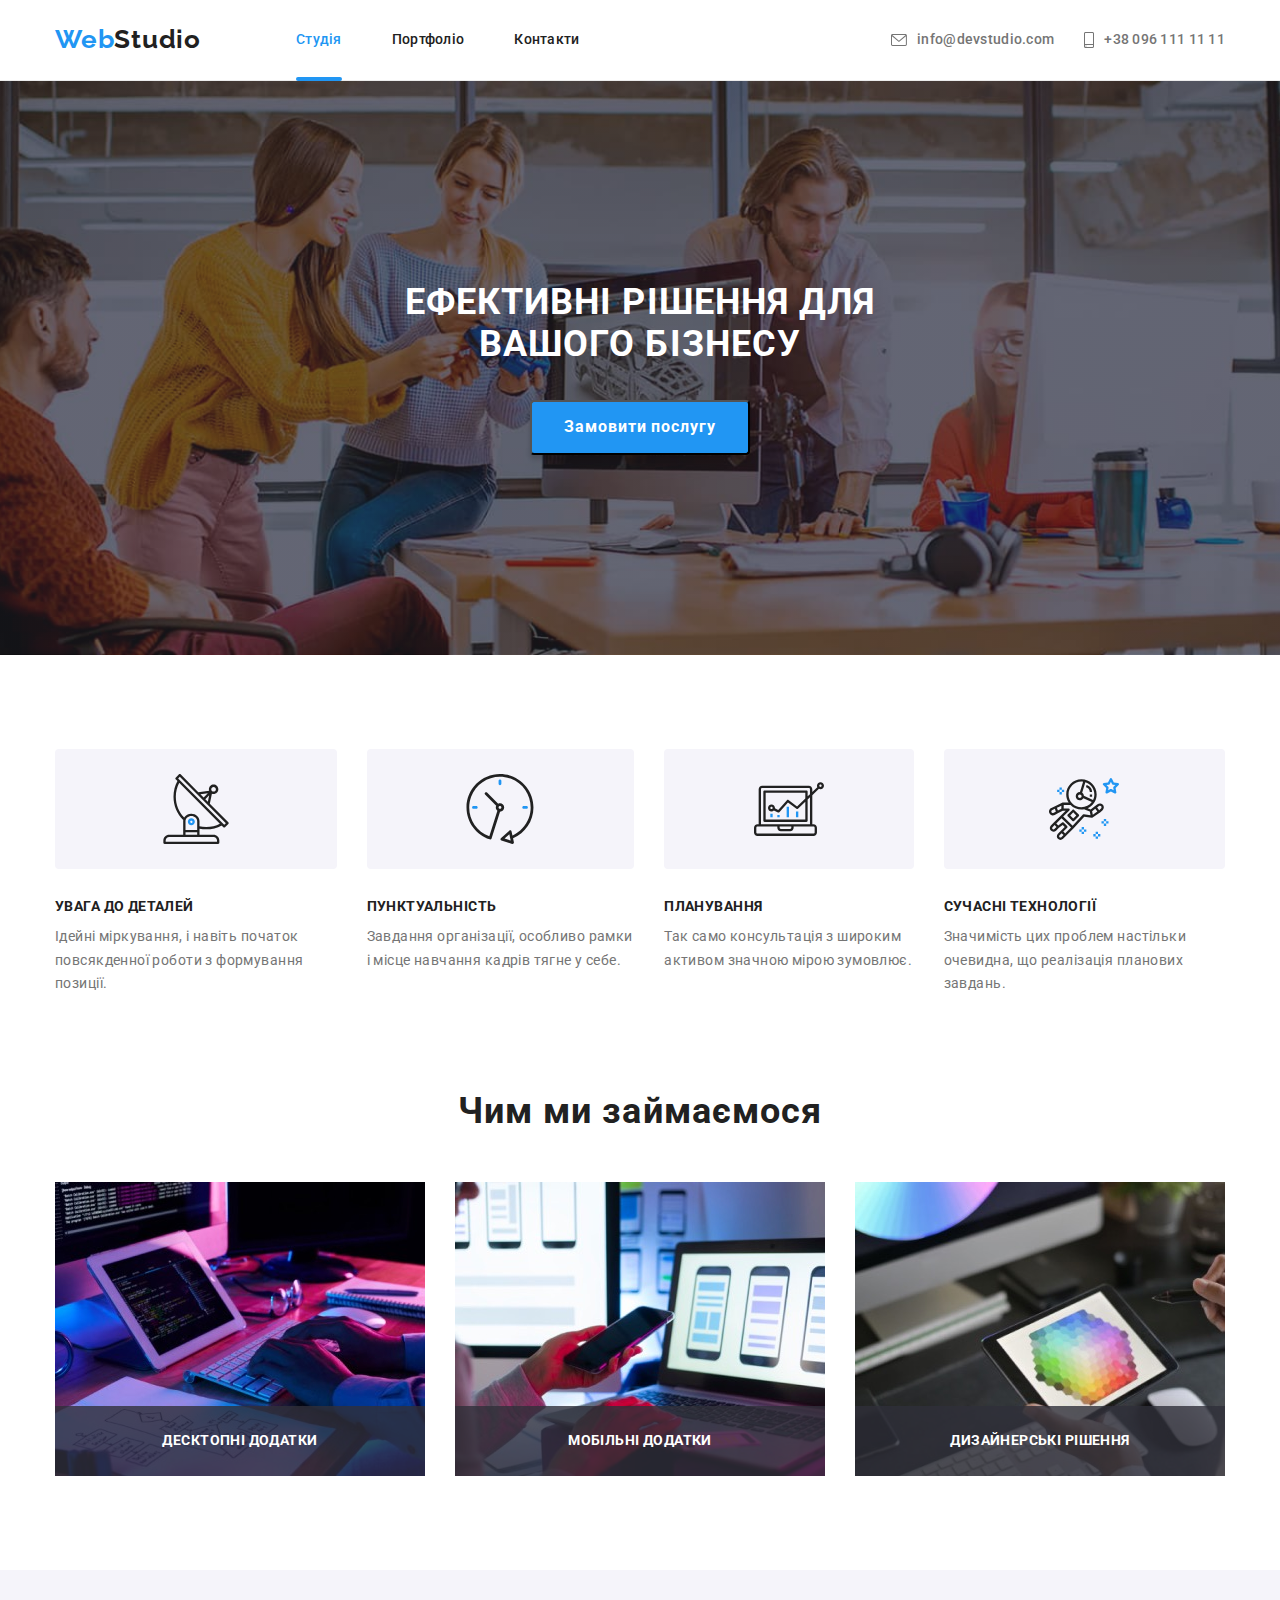
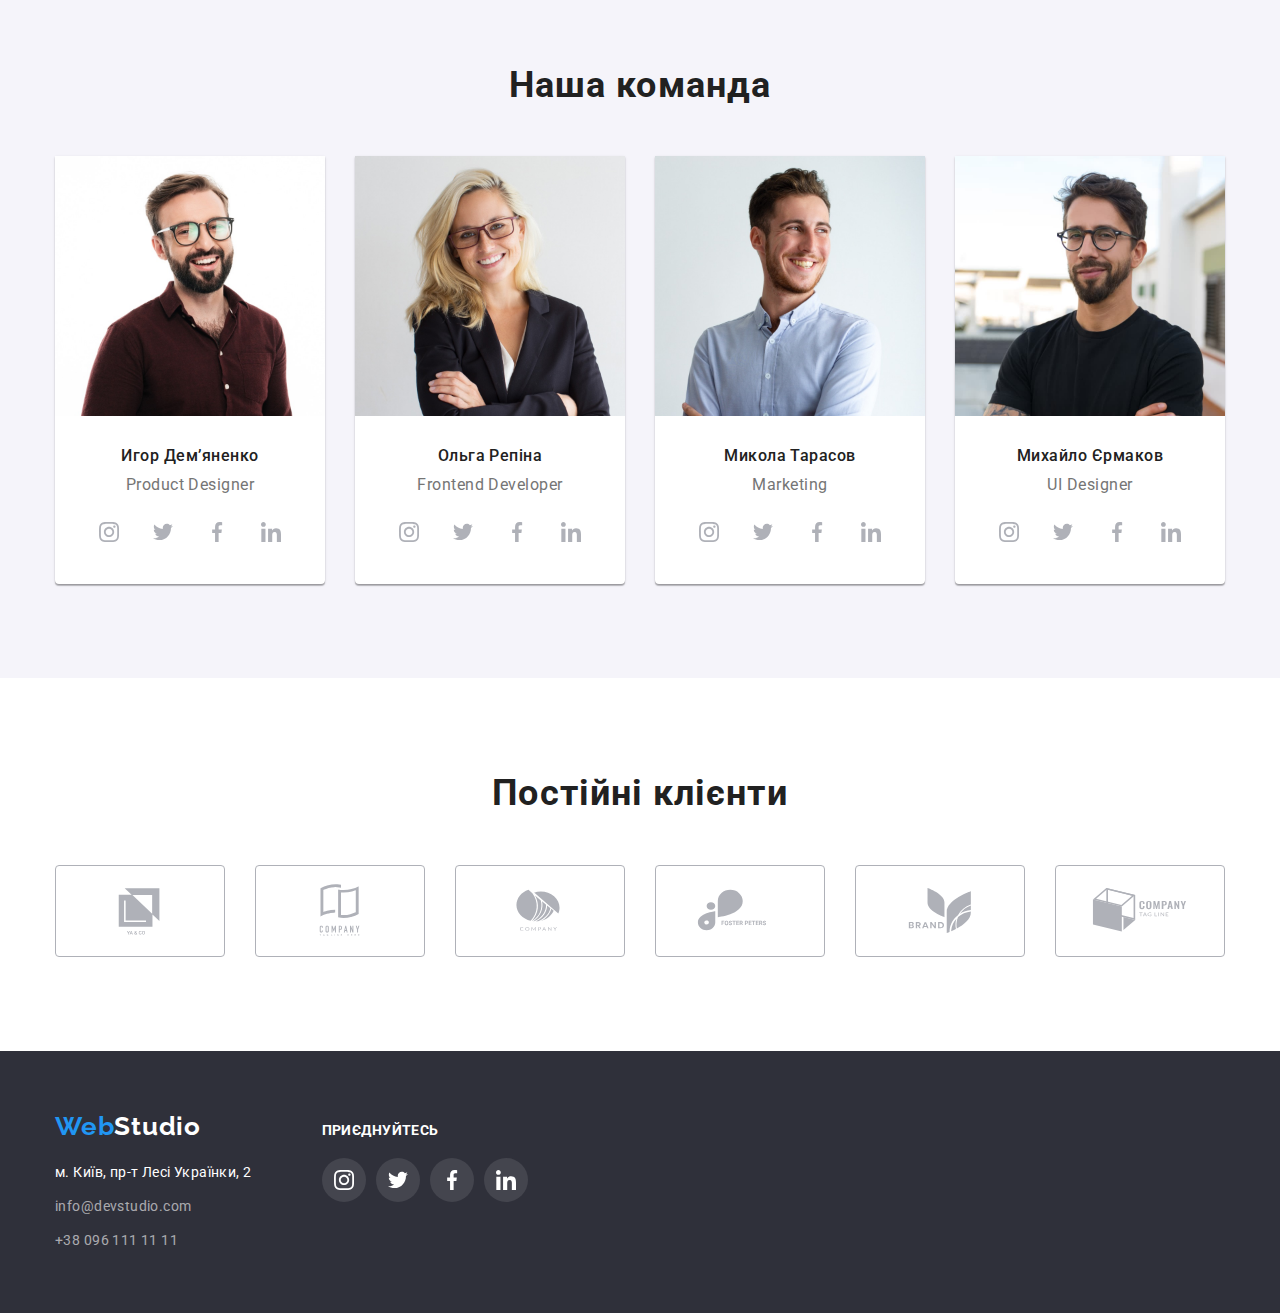
==== index.html @ 866832ad "add markup" ====
<!DOCTYPE html>
<html lang="en">

<head>
    <meta charset="UTF-8" />
    <meta http-equiv="X-UA-Compatible" content="IE=edge" />
    <meta name="viewport" content="width=device-width, initial-scale=1.0" />
    <link rel="preconnect" href="https://fonts.googleapis.com" />
    <link rel="preconnect" href="https://fonts.gstatic.com" crossorigin />
    <link href="https://fonts.googleapis.com/css2?family=Raleway:wght@700&family=Roboto:wght@400;500;700;900&display=swap" rel="stylesheet" />
    <title>WebStudio</title>
    <link rel="stylesheet" href="https://cdnjs.cloudflare.com/ajax/libs/modern-normalize/1.1.0/modern-normalize.min.css" />
    <link rel="stylesheet" href="./css/styles.css" />
</head>

<body>
    <!-- Header -->
    <header class="header">
        <!-- Navigation -->
        <div class="container nav-container">
            <nav class="nav">
                <a href="./index.html" class="logo-header link">
                        Web<span class="logo-header-span">Studio</span>
                    </a>
                <ul class="nav-list list">
                    <li class="nav-item">
                        <a href="./index.html" class="nav-link current link">
                                Студія
                            </a>
                    </li>
                    <li class="nav-item">
                        <a href="./portfolio.html" class="nav-link link">
                                Портфоліо
                            </a>
                    </li>
                    <li class="nav-item">
                        <a href="#" class="nav-link link"> Контакти </a>
                    </li>
                </ul>
            </nav>

            <ul class="contact-nav list">
                <li class="contact-item">
                    <a href="mailto:info@devstudio.com" class="contact-link link">
                        <svg class="icon-header" width="16" height="12">
                                <use
                                    href="./images/icons.svg#icon-envelope"
                                ></use>
                            </svg> info@devstudio.com
                    </a>
                </li>
                <li class="contact-item">
                    <a href="tel:+380961111111" class="contact-link link">
                        <svg class="icon-header" width="10" height="16">
                                <use
                                    href="./images/icons.svg#icon-smartphone"
                                ></use>
                            </svg> +38 096 111 11 11
                    </a>
                </li>
            </ul>
        </div>
    </header>
    <!-- Main Content -->
    <main class="main">
        <!-- Section order service -->
        <section class="hero section">
            <div class="container hero-container">
                <h1 class="hero-title">
                    Ефективні рішення для
                    <br /> вашого бізнесу
                </h1>
                <button data-modal-open class="btn-primary" type="button">
                        Замовити послугу
                    </button>
            </div>
        </section>
        <!-- Section Features -->
        <section class="main-features section">
            <div class="container">
                <h2 class="visually-hidden">Особливості</h2>
                <ul class="features-list list">
                    <li class="feature-item">
                        <div class="features-card">
                            <div class="icon-thumb">
                                <svg class="icon-features" width="70" height="70">
                                        <use
                                            href="./images/icons.svg#icon-antenna"
                                        ></use>
                                    </svg>
                            </div>
                            <h3 class="title">Увага до деталей</h3>
                            <p class="text">
                                Ідейні міркування, і навіть початок повсякденної роботи з формування позиції.
                            </p>
                        </div>
                    </li>

                    <li class="feature-item">
                        <div class="features-card">
                            <div class="icon-thumb">
                                <svg class="icon-features" width="70" height="70">
                                        <use
                                            href="./images/icons.svg#icon-clock"
                                        ></use>
                                    </svg>
                            </div>
                            <h3 class="title">Пунктуальність</h3>
                            <p class="text">
                                Завдання організації, особливо рамки і місце навчання кадрів тягне у себе.
                            </p>
                        </div>
                    </li>

                    <li class="feature-item">
                        <div class="features-card">
                            <div class="icon-thumb">
                                <svg class="icon-features" width="70" height="70">
                                        <use
                                            href="./images/icons.svg#icon-diagram"
                                        ></use>
                                    </svg>
                            </div>
                            <h3 class="title">Планування</h3>
                            <p class="text">
                                Так само консультація з широким активом значною мірою зумовлює.
                            </p>
                        </div>
                    </li>

                    <li class="feature-item">
                        <div class="features-card">
                            <div class="icon-thumb">
                                <svg class="icon-features" width="70" height="70">
                                        <use
                                            href="./images/icons.svg#icon-astronaut"
                                        ></use>
                                    </svg>
                            </div>
                            <h3 class="title">Сучасні технології</h3>
                            <p class="text">
                                Значимість цих проблем настільки очевидна, що реалізація планових завдань.
                            </p>
                        </div>
                    </li>
                </ul>
            </div>
        </section>
        <!-- Section what we do -->
        <section class="work section">
            <div class="container">
                <h2 class="work-title">Чим ми займаємося</h2>
                <ul class="work-list list">
                    <li class="work-item">
                        <div class="work-thumb">
                            <img class="work-img" src="images/box1.jpg" alt="Розробка додатків" width="370" />
                            <p class="work-subtitle">Десктопні додатки</p>
                        </div>
                    </li>
                    <li class="work-item">
                        <div class="work-thumb">
                            <img src="images/box2.jpg" alt="Розробка мобільного додатку" width="370" />
                            <p class="work-subtitle">Мобільні додатки</p>
                        </div>
                    </li>
                    <li class="work-item">
                        <div class="work-thumb">
                            <img src="images/box3.jpg" alt="Розробка дизайну" width="370" />
                            <p class="work-subtitle">
                                Дизайнерські рішення
                            </p>
                        </div>
                    </li>
                </ul>
            </div>
        </section>
        <!-- Our team -->
        <section class="our-team section">
            <div class="container">
                <h2 class="our-team-title">Наша команда</h2>
                <ul class="team-list list">
                    <li class="team-item">
                        <img src="images/img.jpg" alt="Фото Игорь Демьяненко" class="photo-team" width="270" />
                        <div class="team-wrap">
                            <h3 class="title">Игор Демʼяненко</h3>
                            <p lang="en" class="text">Product Designer</p>
                            <ul class="team-soc list">
                                <li class="team-soc-item">
                                    <a href="" class="team-soc-link link">
                                        <svg class="team-soc-icon" width="20" height="20">
                                                <use
                                                    href="./images/icons.svg#icon-instagram"
                                                ></use>
                                            </svg>
                                    </a>
                                </li>
                                <li class="team-soc-item">
                                    <a href="" class="team-soc-link link">
                                        <svg class="team-soc-icon" width="20" height="20">
                                                <use
                                                    href="./images/icons.svg#icon-twitter"
                                                ></use>
                                            </svg>
                                    </a>
                                </li>
                                <li class="team-soc-item">
                                    <a href="" class="team-soc-link link">
                                        <svg class="team-soc-icon" width="20" height="20">
                                                <use
                                                    href="./images/icons.svg#icon-facebook"
                                                ></use>
                                            </svg>
                                    </a>
                                </li>
                                <li class="team-soc-item">
                                    <a href="" class="team-soc-link link">
                                        <svg class="team-soc-icon" width="20" height="20">
                                                <use
                                                    href="./images/icons.svg#icon-linkedin"
                                                ></use>
                                            </svg>
                                    </a>
                                </li>
                            </ul>
                        </div>
                    </li>

                    <li class="team-item">
                        <img src="images/img1.jpg" alt="Фото Ольга Репина" class="photo-team" width="270" />
                        <div class="team-wrap">
                            <h3 class="title">Ольга Репіна</h3>
                            <p lang="en" class="text">Frontend Developer</p>
                            <ul class="team-soc list">
                                <li class="team-soc-item">
                                    <a href="" class="team-soc-link link">
                                        <svg class="team-soc-icon" width="20" height="20">
                                                <use
                                                    href="./images/icons.svg#icon-instagram"
                                                ></use>
                                            </svg>
                                    </a>
                                </li>
                                <li class="team-soc-item">
                                    <a href="" class="team-soc-link link">
                                        <svg class="team-soc-icon" width="20" height="20">
                                                <use
                                                    href="./images/icons.svg#icon-twitter"
                                                ></use>
                                            </svg>
                                    </a>
                                </li>
                                <li class="team-soc-item">
                                    <a href="" class="team-soc-link link">
                                        <svg class="team-soc-icon" width="20" height="20">
                                                <use
                                                    href="./images/icons.svg#icon-facebook"
                                                ></use>
                                            </svg>
                                    </a>
                                </li>
                                <li class="team-soc-item">
                                    <a href="" class="team-soc-link link">
                                        <svg class="team-soc-icon" width="20" height="20">
                                                <use
                                                    href="./images/icons.svg#icon-linkedin"
                                                ></use>
                                            </svg>
                                    </a>
                                </li>
                            </ul>
                        </div>
                    </li>

                    <li class="team-item">
                        <img src="images/img2.jpg" alt="Фото Николай Тарасов" class="photo-team" width="270" />
                        <div class="team-wrap">
                            <h3 class="title">Микола Тарасов</h3>
                            <p lang="en" class="text">Marketing</p>
                            <ul class="team-soc list">
                                <li class="team-soc-item">
                                    <a href="" class="team-soc-link link">
                                        <svg class="team-soc-icon" width="20" height="20">
                                                <use
                                                    href="./images/icons.svg#icon-instagram"
                                                ></use>
                                            </svg>
                                    </a>
                                </li>
                                <li class="team-soc-item">
                                    <a href="" class="team-soc-link link">
                                        <svg class="team-soc-icon" width="20" height="20">
                                                <use
                                                    href="./images/icons.svg#icon-twitter"
                                                ></use>
                                            </svg>
                                    </a>
                                </li>
                                <li class="team-soc-item">
                                    <a href="" class="team-soc-link link">
                                        <svg class="team-soc-icon" width="20" height="20">
                                                <use
                                                    href="./images/icons.svg#icon-facebook"
                                                ></use>
                                            </svg>
                                    </a>
                                </li>
                                <li class="team-soc-item">
                                    <a href="" class="team-soc-link link">
                                        <svg class="team-soc-icon" width="20" height="20">
                                                <use
                                                    href="./images/icons.svg#icon-linkedin"
                                                ></use>
                                            </svg>
                                    </a>
                                </li>
                            </ul>
                        </div>
                    </li>

                    <li class="team-item">
                        <img src="images/img3.jpg" alt="Фото Михаил Ермаков" class="photo-team" width="270" />
                        <div class="team-wrap">
                            <h3 class="title">Михайло Єрмаков</h3>
                            <p lang="en" class="text">UI Designer</p>
                            <ul class="team-soc list">
                                <li class="team-soc-item">
                                    <a href="" class="team-soc-link link">
                                        <svg class="team-soc-icon" width="20" height="20">
                                                <use
                                                    href="./images/icons.svg#icon-instagram"
                                                ></use>
                                            </svg>
                                    </a>
                                </li>
                                <li class="team-soc-item">
                                    <a href="" class="team-soc-link link">
                                        <svg class="team-soc-icon" width="20" height="20">
                                                <use
                                                    href="./images/icons.svg#icon-twitter"
                                                ></use>
                                            </svg>
                                    </a>
                                </li>
                                <li class="team-soc-item">
                                    <a href="" class="team-soc-link link">
                                        <svg class="team-soc-icon" width="20" height="20">
                                                <use
                                                    href="./images/icons.svg#icon-facebook"
                                                ></use>
                                            </svg>
                                    </a>
                                </li>
                                <li class="team-soc-item">
                                    <a href="" class="team-soc-link link">
                                        <svg class="team-soc-icon" width="20" height="20">
                                                <use
                                                    href="./images/icons.svg#icon-linkedin"
                                                ></use>
                                            </svg>
                                    </a>
                                </li>
                            </ul>
                        </div>
                    </li>
                </ul>
            </div>
        </section>
        <!-- Clients -->
        <section class="clients section">
            <div class="container">
                <h2 class="clients-title title">Постійні клієнти</h2>
                <ul class="clients-list list">
                    <li class="clients-list-item">
                        <a href="" class="clients-link link">
                            <svg class="icon-client" width="106" height="60">
                                    <use
                                        href="./images/icons.svg#icon-client1"
                                    ></use>
                                </svg>
                        </a>
                    </li>
                    <li class="clients-list-item">
                        <a href="" class="clients-link link">
                            <svg class="icon-client" width="106" height="60">
                                    <use
                                        href="./images/icons.svg#icon-client2"
                                    ></use>
                                </svg>
                        </a>
                    </li>
                    <li class="clients-list-item">
                        <a href="" class="clients-link link">
                            <svg class="icon-client" width="106" height="60">
                                    <use
                                        href="./images/icons.svg#icon-client3"
                                    ></use>
                                </svg>
                        </a>
                    </li>
                    <li class="clients-list-item">
                        <a href="" class="clients-link link">
                            <svg class="icon-client" width="106" height="60">
                                    <use
                                        href="./images/icons.svg#icon-client4"
                                    ></use>
                                </svg>
                        </a>
                    </li>
                    <li class="clients-list-item">
                        <a href="" class="clients-link link">
                            <svg class="icon-client" width="106" height="60">
                                    <use
                                        href="./images/icons.svg#icon-client5"
                                    ></use>
                                </svg>
                        </a>
                    </li>
                    <li class="clients-list-item">
                        <a href="" class="clients-link link">
                            <svg class="icon-client" width="106" height="60">
                                    <use
                                        href="./images/icons.svg#icon-client6"
                                    ></use>
                                </svg>
                        </a>
                    </li>
                </ul>
            </div>
        </section>
    </main>
    <!-- Footer -->
    <footer class="footer">
        <div class="container">
            <div class="footer-wrap">
                <div class="adress-wrap">
                    <address class="address">
                            <a href="./index.html" class="logo-footer link">
                                Web<span class="logo-footer-span">Studio</span>
                            </a>
                            <ul class="contacts list">
                                <li class="contacts-item">
                                    <a
                                        href="https://goo.gl/maps/u7yBzn2zctHJCY1Q6"
                                        target="_blank"
                                        class="post-address link"
                                        rel="noreferrer noopener nofollow "
                                    >
                                        м. Київ, пр-т Лесі Українки, 2
                                    </a>
                                </li>
                                <li class="contacts-item">
                                    <a
                                        href="mailto:info@devstudio.com "
                                        class="contact-item-link link"
                                    >
                                        info@devstudio.com
                                    </a>
                                </li>
                                <li class="contacts-item">
                                    <a
                                        href="tel:+380961111111"
                                        class="contact-item-link link"
                                    >
                                        +38 096 111 11 11
                                    </a>
                                </li>
                            </ul>
                        </address>
                </div>
                <div class="footer-soc-wrap">
                    <h2 class="footer-soc-title title">Приєднуйтесь</h2>
                    <ul class="footer-soc list">
                        <li class="footer-soc-item">
                            <a href="" class="footer-soc-link link">
                                <svg class="footer-soc-icon" width="20" height="20">
                                        <use
                                            href="./images/icons.svg#icon-instagram"
                                        ></use>
                                    </svg>
                            </a>
                        </li>
                        <li class="footer-soc-item">
                            <a href="" class="footer-soc-link link">
                                <svg class="footer-soc-icon" width="20" height="20">
                                        <use
                                            href="./images/icons.svg#icon-twitter"
                                        ></use>
                                    </svg>
                            </a>
                        </li>
                        <li class="footer-soc-item">
                            <a href="" class="footer-soc-link link">
                                <svg class="footer-soc-icon" width="20" height="20">
                                        <use
                                            href="./images/icons.svg#icon-facebook"
                                        ></use>
                                    </svg>
                            </a>
                        </li>
                        <li class="footer-soc-item">
                            <a href="" class="footer-soc-link link">
                                <svg class="footer-soc-icon" width="20" height="20">
                                        <use
                                            href="./images/icons.svg#icon-linkedin"
                                        ></use>
                                    </svg>
                            </a>
                        </li>
                    </ul>
                </div>
            </div>
        </div>
    </footer>
    <div class="backdrop is-hidden" data-modal>
        <div class="modal">
            <button data-modal-close class="btn-close" type="button">
                    <svg class="modal-icon" width="18" height="18">
                        <use href="./images/icons.svg#icon-close-black"></use>
                    </svg>
                </button>
        </div>
    </div>

    <script src="./js/modal.js"></script>
</body>

</html>
---- css/styles.css ----
:root {
    --brand-color: #2196f3;
    --btn-hover: #188ce8;
    --main-color: #212121;
    --second-color: #757575;
    --accent-color: #ffffff;
    --background: #2f303a;
    --foot-color: rgba(255, 255, 255, 0.6);
    --portfolio-bcg-color: #f5f4fa;
    --icon-social-color: #afb1b8;
    --backdrop-color: rgba(0, 0, 0, 0.2);
    --overflow-color: rgba(33, 150, 243, 0.9);
    --timing-duration: 250ms;
    --timing-function: cubic-bezier(0.4, 0, 0.2, 1);
}

body {
    font-family: "Roboto", sans-serif;
    font-style: normal;
    font-size: 14px;
    color: var(--main-color);
}

h1,
h2,
h3,
h4,
h5,
h6,
p {
    margin-top: 0;
    margin-bottom: 0;
}

ul,
ol {
    margin: 0;
    padding-left: 0;
}

img {
    display: block;
    max-width: 100%;
    height: auto;
}

.link {
    text-decoration: none;
    padding: 0;
}

.list {
    list-style: none;
}

.section {
    padding-top: 94px;
    padding-bottom: 94px;
}

.container {
    width: 100%;
    max-width: 1200px;
    padding-left: 15px;
    padding-right: 15px;
    margin: 0 auto;
}


/* Header */

.header {
    border-bottom: 1px solid #ececec;
}

.logo-header {
    font-family: "Raleway", sans-serif;
    font-style: Bold;
    font-weight: 700;
    font-size: 26px;
    line-height: 1.2;
    letter-spacing: 0.03em;
    color: var(--brand-color);
    padding: 24px 0 25px;
}

.logo-header-span {
    color: var(--main-color);
}

.nav-container {
    display: flex;
    align-items: center;
}

.nav {
    display: flex;
    align-items: center;
}

.nav-list {
    font-weight: 500;
    line-height: 1.14;
    letter-spacing: 0.02em;
    margin-left: 95px;
    display: flex;
    gap: 50px;
}

.nav-list .nav-item:last-child {
    margin-right: 0;
}

.contact-nav {
    margin-left: auto;
    display: flex;
    justify-content: space-between;
    gap: 30px;
}

.contact-link {
    font-weight: 500;
    line-height: 1.14;
    letter-spacing: 0.02em;
    color: var(--second-color);
    display: flex;
    align-items: center;
    padding: 10px 0;
    transition: color var(--timing-duration) var(--timing-function);
}

.icon-header {
    margin-right: 10px;
    fill: currentColor;
}

.nav-link {
    color: var(--main-color);
    display: inline-block;
    padding: 32px 0;
    transition: color var(--timing-duration) var(--timing-function);
}

.current {
    color: var(--brand-color);
    position: relative;
}

.current::after {
    position: absolute;
    content: "";
    width: 100%;
    height: 4px;
    border-radius: 2px;
    background-color: currentColor;
    left: 0;
    bottom: -1px;
}

.nav-link:hover,
.contact-link:hover,
.contact-item-link:hover,
.post-address:hover,
.nav-link:focus,
.contact-link:focus,
.contact-item-link:focus,
.post-address:focus {
    color: var(--brand-color);
}


/* Main */

.hero {
    max-width: 1600px;
    margin: 0 auto;
    background-image: linear-gradient(rgba(47, 48, 58, 0.4), rgba(47, 48, 58, 0.4)), url(../images/main-section-Img.jpg);
    background-repeat: no-repeat;
    background-size: cover;
    background-position: center;
    text-align: center;
    padding: 200px 0;
}

.hero-title {
    margin-bottom: 35px;
    font-weight: 900;
    font-size: 44px;
    line-height: 1.36;
    text-align: center;
    letter-spacing: 0.06em;
    text-transform: uppercase;
    color: var(--accent-color);
}

.btn-primary {
    background: var(--brand-color);
    box-shadow: 0px 4px 4px rgba(0, 0, 0, 0.15);
    border-radius: 4px;
    font-family: inherit;
    font-style: normal;
    font-weight: 700;
    font-size: 16px;
    line-height: 1.9;
    text-align: center;
    letter-spacing: 0.06em;
    color: var(--accent-color);
    padding: 10px 32px;
    transition: background-color var(--timing-duration) var(--timing-function);
}

.btn-primary:hover,
.btn-primary:focus {
    background-color: var(--btn-hover);
}

.backdrop {
    position: fixed;
    top: 0;
    left: 0;
    width: 100%;
    height: 100%;
    background-color: var(--backdrop-color);
    opacity: 1;
    transition: opacity var(--timing-duration) var(--timing-function), visibility var(--timing-duration) var(--timing-function);
}

.backdrop.is-hidden {
    visibility: hidden;
    opacity: 0;
    pointer-events: none;
}

.backdrop.is-hidden .modal {
    transform: translate(-50%, -50%) scale(0);
}

.modal {
    position: absolute;
    top: 50%;
    left: 50%;
    width: 528px;
    min-height: 581px;
    background-color: var(--accent-color);
    box-shadow: 0px 1px 3px rgba(0, 0, 0, 0.12), 0px 1px 1px rgba(0, 0, 0, 0.14), 0px 2px 1px rgba(0, 0, 0, 0.2);
    border-radius: 4px;
    transform: translate(-50%, -50%) scale(1);
    transition: transform var(--timing-duration) var(--timing-function);
}

.btn-close {
    position: absolute;
    display: flex;
    align-items: center;
    width: 30px;
    height: 30px;
    right: 8px;
    top: 8px;
    border-radius: 50%;
    background: var(--accent-color);
    border: 1px solid rgba(0, 0, 0, 0.1);
}


/* Features */

.features-list {
    display: flex;
    gap: 30px;
}

.visually-hidden {
    position: absolute;
    width: 1px;
    height: 1px;
    margin: -1px;
    border: 0;
    padding: 0;
    white-space: nowrap;
    clip-path: inset(100%);
    clip: rect(0 0 0 0);
    overflow: hidden;
}

.icon-thumb {
    display: flex;
    justify-content: center;
    align-items: center;
    height: 120px;
    margin-bottom: 30px;
    background: #f5f4fa;
    border-radius: 4px;
}

.features-list .title {
    font-size: 14px;
    font-weight: 700;
    line-height: 1.14;
    letter-spacing: 0.03em;
    text-transform: uppercase;
    margin-bottom: 10px;
}

.features-list .text {
    font-weight: 400;
    line-height: 1.7;
    letter-spacing: 0.03em;
    color: var(--second-color);
}


/* What we do */

.work {
    padding-top: 0;
}

.work-title {
    margin-bottom: 50px;
}

.work-list {
    display: flex;
    justify-content: center;
    gap: 30px;
}

.work-thumb {
    position: relative;
}

.work-subtitle {
    position: absolute;
    padding: 27px 0;
    font-weight: 700;
    font-size: 14px;
    line-height: 1.14;
    text-align: center;
    letter-spacing: 0.03em;
    text-transform: uppercase;
    color: var(--accent-color);
    width: 100%;
    height: 70px;
    background: rgba(47, 48, 58, 0.8);
    bottom: 0;
}


/* Our team */

.our-team {
    background-color: var(--portfolio-bcg-color);
}

.our-team-title {
    margin-bottom: 50px;
}

.team-list {
    display: flex;
    gap: 30px;
}

.team-item {
    /* margin-right: auto; */
    background: #ffffff;
    box-shadow: 0px 1px 3px rgba(0, 0, 0, 0.12), 0px 1px 1px rgba(0, 0, 0, 0.14), 0px 2px 1px rgba(0, 0, 0, 0.2);
    border-radius: 0px 0px 4px 4px;
}

.work-title,
.hero-title,
.our-team-title,
.clients-title {
    font-weight: 700;
    font-size: 36px;
    line-height: 1.17;
    text-align: center;
    letter-spacing: 0.03em;
}

.team-wrap {
    padding: 30px 32px;
}

.team-list .title {
    font-weight: 500;
    font-size: 16px;
    line-height: 1.19;
    text-align: center;
    letter-spacing: 0.03em;
    margin-bottom: 10px;
}

.team-list .text {
    font-weight: 400;
    font-size: 16px;
    line-height: 1.19;
    text-align: center;
    letter-spacing: 0.03em;
    color: var(--second-color);
    margin-bottom: 16px;
}

.team-soc {
    display: flex;
    justify-content: center;
    gap: 10px;
}

.team-soc-link {
    width: 44px;
    height: 44px;
    border-radius: 50%;
    background-color: var(--accent-color);
    display: flex;
    align-items: center;
    justify-content: center;
    color: var(--icon-social-color);
    transition: background-color var(--timing-duration) var(--timing-function), color var(--timing-duration) var(--timing-function);
}

.team-soc-icon {
    fill: currentColor;
}

.team-soc-link:hover {
    background-color: var(--brand-color);
    color: var(--accent-color);
}


/* Clients */

.clients-list {
    display: flex;
    gap: 30px;
    justify-content: center;
    margin-top: 50px;
}

.clients-link {
    width: 170px;
    height: 92px;
    border: 1px solid var(--icon-social-color);
    border-radius: 4px;
    color: var(--icon-social-color);
    display: flex;
    align-items: center;
    justify-content: center;
    transition: color var(--timing-duration) var(--timing-function), border var(--timing-duration) var(--timing-function);
}

.icon-client {
    fill: currentColor;
}

.clients-link:hover,
.client-link:focus {
    color: var(--brand-color);
    border: 1px solid var(--brand-color);
}


/* Footer */

.footer {
    padding: 60px 0;
    background-color: var(--background);
}

.address {
    font-style: normal;
}

.logo-footer {
    font-family: "Raleway", sans-serif;
    font-weight: 700;
    font-size: 26px;
    line-height: 1.19;
    letter-spacing: 0.03em;
    color: var(--brand-color);
    padding: 0;
}

.logo-footer-span {
    color: var(--accent-color);
}

.contacts {
    margin-top: 20px;
}

.contacts .contacts-item {
    margin-bottom: 10px;
}

.contacts .contacts-item:last-child {
    margin-bottom: 0;
}

.post-address {
    font-weight: 400;
    line-height: 1.7;
    letter-spacing: 0.03em;
    color: var(--accent-color);
    padding: 0;
}

.contact-item-link {
    font-weight: 400;
    line-height: 1.7;
    letter-spacing: 0.03em;
    color: var(--foot-color);
    padding: 0;
}

.footer-soc-title {
    font-weight: 700;
    font-size: 14px;
    line-height: 1.14;
    letter-spacing: 0.03em;
    text-transform: uppercase;
    color: var(--accent-color);
    margin-bottom: 20px;
}

.footer-soc {
    display: flex;
    gap: 10px;
}

.footer-soc-link {
    width: 44px;
    height: 44px;
    border-radius: 50%;
    background-color: rgba(255, 255, 255, 0.1);
    display: flex;
    align-items: center;
    justify-content: center;
    color: var(--accent-color);
    transition: background-color var(--timing-duration) var(--timing-function);
}

.footer-soc-icon {
    fill: currentColor;
}

.footer-soc-link:hover,
.footer-soc-link:focus {
    background-color: var(--brand-color);
}

.footer-soc-wrap {
    margin-top: 12px;
}

.footer-wrap {
    display: flex;
    gap: 70px;
}


/* portfolio css */

.filters {
    display: flex;
    justify-content: center;
    margin-bottom: 46px;
    gap: 8px;
}

.portfolio-btn {
    color: var(--main-color);
    background-color: var(--portfolio-bcg-color);
    border-radius: 4px;
    border-style: none;
    font-family: inherit;
    font-style: normal;
    font-weight: 500;
    font-size: 16px;
    line-height: 1.6;
    text-align: center;
    letter-spacing: 0.03em;
    cursor: pointer;
    padding: 6px 22px;
    transition: background-color var(--timing-duration) var(--timing-function), color var(--timing-duration) var(--timing-function), box-shadow var(--timing-duration) var(--timing-function);
}

.portfolio-btn:hover,
.portfolio-btn:focus,
.current-btn {
    background-color: var(--brand-color);
    color: var(--accent-color);
    box-shadow: 0px 3px 1px rgba(0, 0, 0, 0.1), 0px 1px 2px rgba(0, 0, 0, 0.08), 0px 2px 2px rgba(0, 0, 0, 0.12);
}

.projects .title {
    font-weight: 700;
    font-size: 18px;
    line-height: 2;
    letter-spacing: 0.06em;
    margin-bottom: 4px;
    color: var(--main-color);
}

.projects .text {
    font-weight: 400;
    font-size: 16px;
    line-height: 1.9;
    letter-spacing: 0.03em;
    color: var(--second-color);
}

.projects {
    display: flex;
    flex-wrap: wrap;
    gap: 30px;
}

.projects-item {
    width: calc((100% - 60px) / 3);
}

.project-card {
    position: relative;
    overflow: hidden;
}

.project-text {
    display: flex;
    align-items: center;
    top: 0;
    left: 0;
    position: absolute;
    font-weight: 400;
    font-size: 18px;
    line-height: 2;
    letter-spacing: 0.03em;
    padding: 63px 24px;
    color: var(--accent-color);
    background-color: var(--overflow-color);
    width: 100%;
    height: 100%;
    transform: translateY(100%);
    transition: transform var(--timing-duration) var(--timing-function);
}

.item-wrap {
    border-bottom: 1px solid #eeeeee;
    border-left: 1px solid #eeeeee;
    border-right: 1px solid #eeeeee;
    padding: 20px 24px;
}

.project-link {
    display: block;
    padding: 0;
    transition: box-shadow var(--timing-duration) var(--timing-function);
}

.project-link:hover,
.project-link:focus {
    box-shadow: 0px 1px 1px rgba(0, 0, 0, 0.12), 0px 4px 4px rgba(0, 0, 0, 0.06), 1px 4px 6px rgba(0, 0, 0, 0.16);
}

.projects-item:hover .project-text {
    transform: translateY(0%);
}
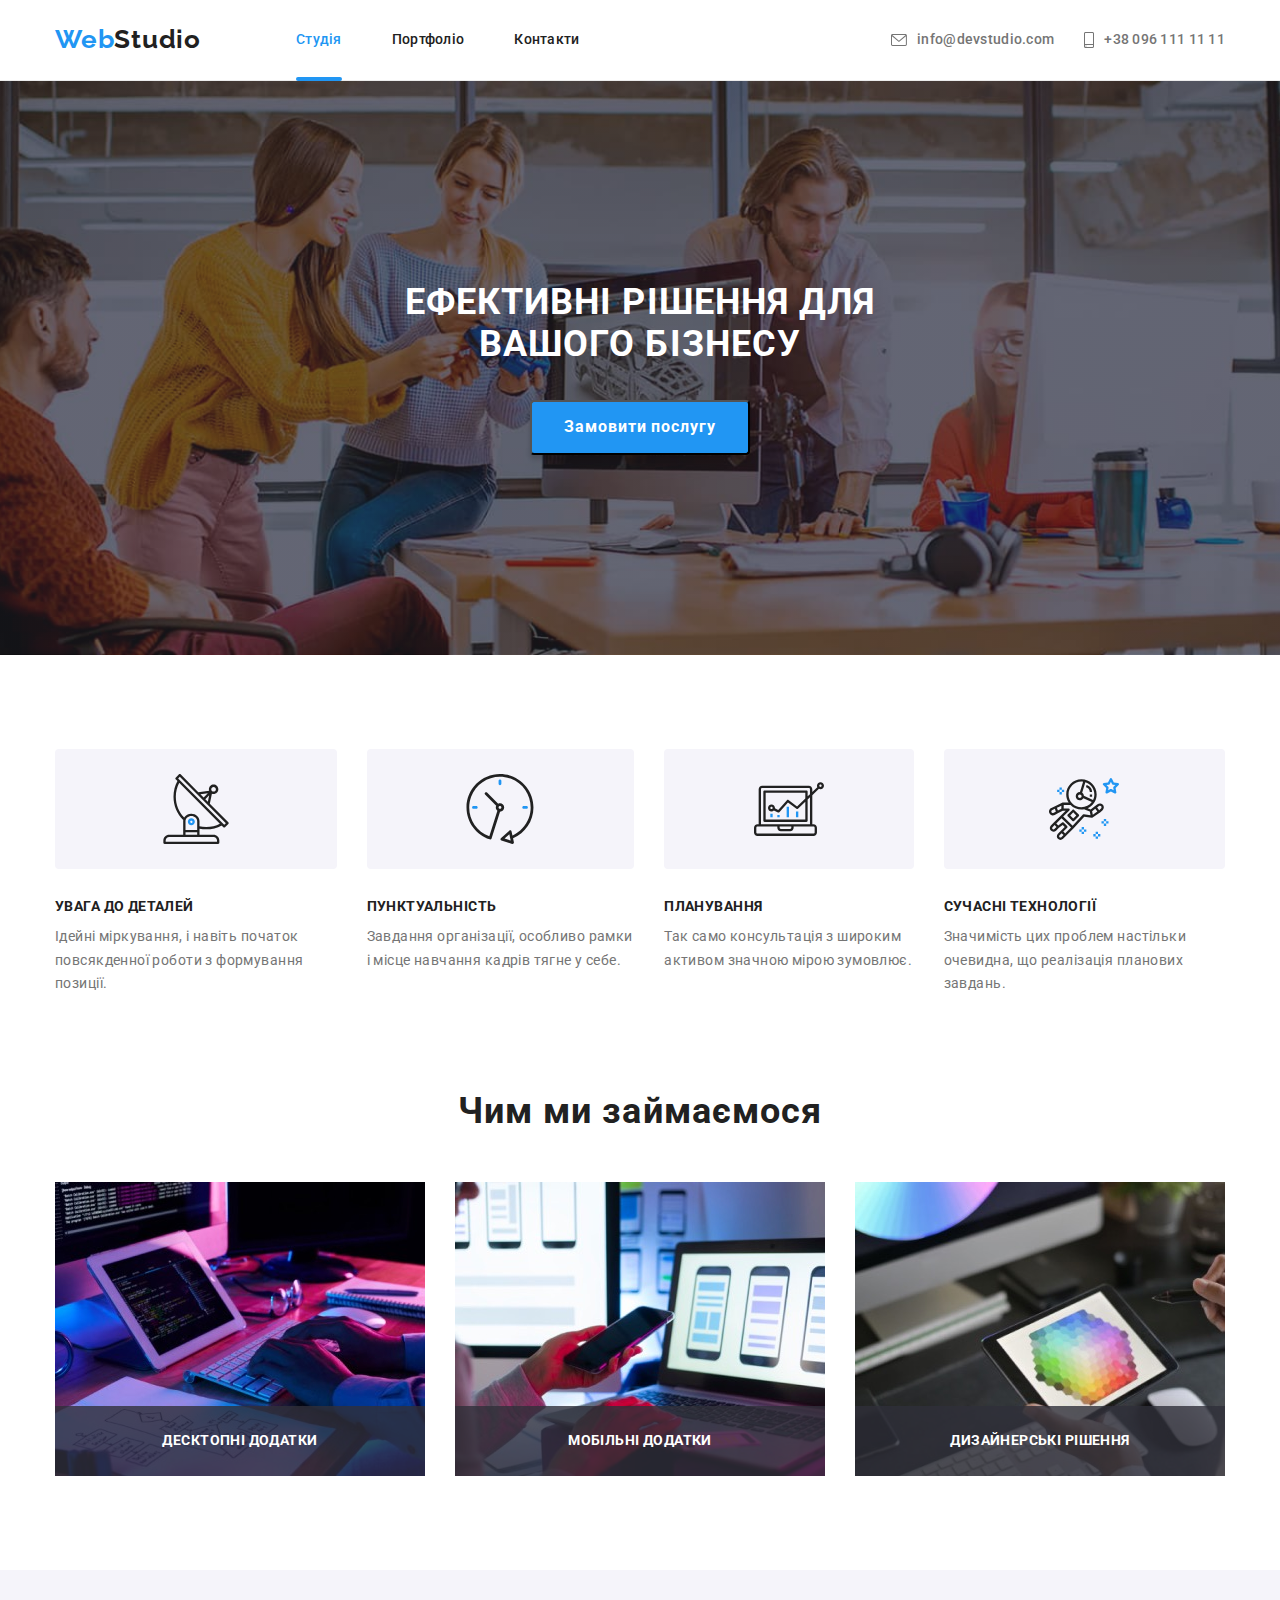
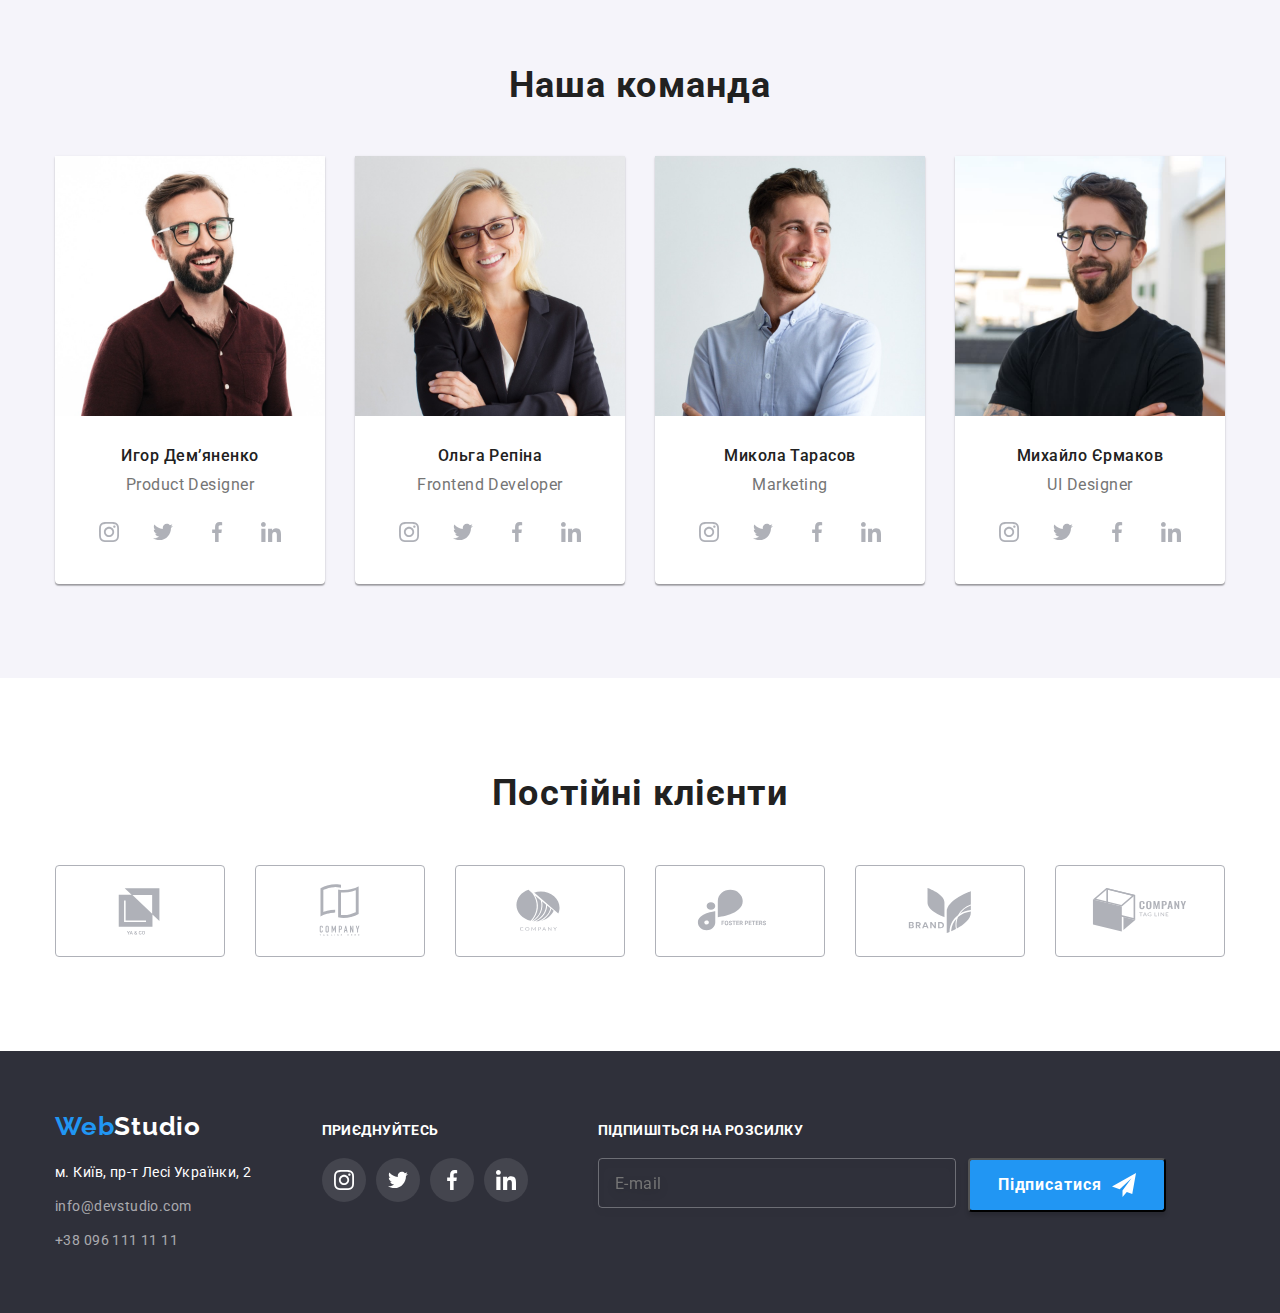
==== commit cd8eb072: "add subscribe form in footer" ====
--- a/index.html
+++ b/index.html
@@ -19,19 +19,13 @@
         <!-- Navigation -->
         <div class="container nav-container">
             <nav class="nav">
-                <a href="./index.html" class="logo-header link">
-                        Web<span class="logo-header-span">Studio</span>
-                    </a>
+                <a href="./index.html" class="logo-header link"> Web<span class="logo-header-span">Studio</span> </a>
                 <ul class="nav-list list">
                     <li class="nav-item">
-                        <a href="./index.html" class="nav-link current link">
-                                Студія
-                            </a>
+                        <a href="./index.html" class="nav-link current link"> Студія </a>
                     </li>
                     <li class="nav-item">
-                        <a href="./portfolio.html" class="nav-link link">
-                                Портфоліо
-                            </a>
+                        <a href="./portfolio.html" class="nav-link link"> Портфоліо </a>
                     </li>
                     <li class="nav-item">
                         <a href="#" class="nav-link link"> Контакти </a>
@@ -43,19 +37,15 @@
                 <li class="contact-item">
                     <a href="mailto:info@devstudio.com" class="contact-link link">
                         <svg class="icon-header" width="16" height="12">
-                                <use
-                                    href="./images/icons.svg#icon-envelope"
-                                ></use>
-                            </svg> info@devstudio.com
+                <use href="./images/icons.svg#icon-envelope"></use>
+              </svg> info@devstudio.com
                     </a>
                 </li>
                 <li class="contact-item">
                     <a href="tel:+380961111111" class="contact-link link">
                         <svg class="icon-header" width="10" height="16">
-                                <use
-                                    href="./images/icons.svg#icon-smartphone"
-                                ></use>
-                            </svg> +38 096 111 11 11
+                <use href="./images/icons.svg#icon-smartphone"></use>
+              </svg> +38 096 111 11 11
                     </a>
                 </li>
             </ul>
@@ -70,9 +60,7 @@
                     Ефективні рішення для
                     <br /> вашого бізнесу
                 </h1>
-                <button data-modal-open class="btn-primary" type="button">
-                        Замовити послугу
-                    </button>
+                <button data-modal-open class="btn-primary" type="button">Замовити послугу</button>
             </div>
         </section>
         <!-- Section Features -->
@@ -84,15 +72,11 @@
                         <div class="features-card">
                             <div class="icon-thumb">
                                 <svg class="icon-features" width="70" height="70">
-                                        <use
-                                            href="./images/icons.svg#icon-antenna"
-                                        ></use>
-                                    </svg>
+                    <use href="./images/icons.svg#icon-antenna"></use>
+                  </svg>
                             </div>
                             <h3 class="title">Увага до деталей</h3>
-                            <p class="text">
-                                Ідейні міркування, і навіть початок повсякденної роботи з формування позиції.
-                            </p>
+                            <p class="text">Ідейні міркування, і навіть початок повсякденної роботи з формування позиції.</p>
                         </div>
                     </li>
 
@@ -100,15 +84,11 @@
                         <div class="features-card">
                             <div class="icon-thumb">
                                 <svg class="icon-features" width="70" height="70">
-                                        <use
-                                            href="./images/icons.svg#icon-clock"
-                                        ></use>
-                                    </svg>
+                    <use href="./images/icons.svg#icon-clock"></use>
+                  </svg>
                             </div>
                             <h3 class="title">Пунктуальність</h3>
-                            <p class="text">
-                                Завдання організації, особливо рамки і місце навчання кадрів тягне у себе.
-                            </p>
+                            <p class="text">Завдання організації, особливо рамки і місце навчання кадрів тягне у себе.</p>
                         </div>
                     </li>
 
@@ -116,15 +96,11 @@
                         <div class="features-card">
                             <div class="icon-thumb">
                                 <svg class="icon-features" width="70" height="70">
-                                        <use
-                                            href="./images/icons.svg#icon-diagram"
-                                        ></use>
-                                    </svg>
+                    <use href="./images/icons.svg#icon-diagram"></use>
+                  </svg>
                             </div>
                             <h3 class="title">Планування</h3>
-                            <p class="text">
-                                Так само консультація з широким активом значною мірою зумовлює.
-                            </p>
+                            <p class="text">Так само консультація з широким активом значною мірою зумовлює.</p>
                         </div>
                     </li>
 
@@ -132,15 +108,11 @@
                         <div class="features-card">
                             <div class="icon-thumb">
                                 <svg class="icon-features" width="70" height="70">
-                                        <use
-                                            href="./images/icons.svg#icon-astronaut"
-                                        ></use>
-                                    </svg>
+                    <use href="./images/icons.svg#icon-astronaut"></use>
+                  </svg>
                             </div>
                             <h3 class="title">Сучасні технології</h3>
-                            <p class="text">
-                                Значимість цих проблем настільки очевидна, що реалізація планових завдань.
-                            </p>
+                            <p class="text">Значимість цих проблем настільки очевидна, що реалізація планових завдань.</p>
                         </div>
                     </li>
                 </ul>
@@ -166,9 +138,7 @@
                     <li class="work-item">
                         <div class="work-thumb">
                             <img src="images/box3.jpg" alt="Розробка дизайну" width="370" />
-                            <p class="work-subtitle">
-                                Дизайнерські рішення
-                            </p>
+                            <p class="work-subtitle">Дизайнерські рішення</p>
                         </div>
                     </li>
                 </ul>
@@ -188,37 +158,29 @@
                                 <li class="team-soc-item">
                                     <a href="" class="team-soc-link link">
                                         <svg class="team-soc-icon" width="20" height="20">
-                                                <use
-                                                    href="./images/icons.svg#icon-instagram"
-                                                ></use>
-                                            </svg>
-                                    </a>
-                                </li>
-                                <li class="team-soc-item">
-                                    <a href="" class="team-soc-link link">
-                                        <svg class="team-soc-icon" width="20" height="20">
-                                                <use
-                                                    href="./images/icons.svg#icon-twitter"
-                                                ></use>
-                                            </svg>
-                                    </a>
-                                </li>
-                                <li class="team-soc-item">
-                                    <a href="" class="team-soc-link link">
-                                        <svg class="team-soc-icon" width="20" height="20">
-                                                <use
-                                                    href="./images/icons.svg#icon-facebook"
-                                                ></use>
-                                            </svg>
-                                    </a>
-                                </li>
-                                <li class="team-soc-item">
-                                    <a href="" class="team-soc-link link">
-                                        <svg class="team-soc-icon" width="20" height="20">
-                                                <use
-                                                    href="./images/icons.svg#icon-linkedin"
-                                                ></use>
-                                            </svg>
+                        <use href="./images/icons.svg#icon-instagram"></use>
+                      </svg>
+                                    </a>
+                                </li>
+                                <li class="team-soc-item">
+                                    <a href="" class="team-soc-link link">
+                                        <svg class="team-soc-icon" width="20" height="20">
+                        <use href="./images/icons.svg#icon-twitter"></use>
+                      </svg>
+                                    </a>
+                                </li>
+                                <li class="team-soc-item">
+                                    <a href="" class="team-soc-link link">
+                                        <svg class="team-soc-icon" width="20" height="20">
+                        <use href="./images/icons.svg#icon-facebook"></use>
+                      </svg>
+                                    </a>
+                                </li>
+                                <li class="team-soc-item">
+                                    <a href="" class="team-soc-link link">
+                                        <svg class="team-soc-icon" width="20" height="20">
+                        <use href="./images/icons.svg#icon-linkedin"></use>
+                      </svg>
                                     </a>
                                 </li>
                             </ul>
@@ -234,37 +196,29 @@
                                 <li class="team-soc-item">
                                     <a href="" class="team-soc-link link">
                                         <svg class="team-soc-icon" width="20" height="20">
-                                                <use
-                                                    href="./images/icons.svg#icon-instagram"
-                                                ></use>
-                                            </svg>
-                                    </a>
-                                </li>
-                                <li class="team-soc-item">
-                                    <a href="" class="team-soc-link link">
-                                        <svg class="team-soc-icon" width="20" height="20">
-                                                <use
-                                                    href="./images/icons.svg#icon-twitter"
-                                                ></use>
-                                            </svg>
-                                    </a>
-                                </li>
-                                <li class="team-soc-item">
-                                    <a href="" class="team-soc-link link">
-                                        <svg class="team-soc-icon" width="20" height="20">
-                                                <use
-                                                    href="./images/icons.svg#icon-facebook"
-                                                ></use>
-                                            </svg>
-                                    </a>
-                                </li>
-                                <li class="team-soc-item">
-                                    <a href="" class="team-soc-link link">
-                                        <svg class="team-soc-icon" width="20" height="20">
-                                                <use
-                                                    href="./images/icons.svg#icon-linkedin"
-                                                ></use>
-                                            </svg>
+                        <use href="./images/icons.svg#icon-instagram"></use>
+                      </svg>
+                                    </a>
+                                </li>
+                                <li class="team-soc-item">
+                                    <a href="" class="team-soc-link link">
+                                        <svg class="team-soc-icon" width="20" height="20">
+                        <use href="./images/icons.svg#icon-twitter"></use>
+                      </svg>
+                                    </a>
+                                </li>
+                                <li class="team-soc-item">
+                                    <a href="" class="team-soc-link link">
+                                        <svg class="team-soc-icon" width="20" height="20">
+                        <use href="./images/icons.svg#icon-facebook"></use>
+                      </svg>
+                                    </a>
+                                </li>
+                                <li class="team-soc-item">
+                                    <a href="" class="team-soc-link link">
+                                        <svg class="team-soc-icon" width="20" height="20">
+                        <use href="./images/icons.svg#icon-linkedin"></use>
+                      </svg>
                                     </a>
                                 </li>
                             </ul>
@@ -280,37 +234,29 @@
                                 <li class="team-soc-item">
                                     <a href="" class="team-soc-link link">
                                         <svg class="team-soc-icon" width="20" height="20">
-                                                <use
-                                                    href="./images/icons.svg#icon-instagram"
-                                                ></use>
-                                            </svg>
-                                    </a>
-                                </li>
-                                <li class="team-soc-item">
-                                    <a href="" class="team-soc-link link">
-                                        <svg class="team-soc-icon" width="20" height="20">
-                                                <use
-                                                    href="./images/icons.svg#icon-twitter"
-                                                ></use>
-                                            </svg>
-                                    </a>
-                                </li>
-                                <li class="team-soc-item">
-                                    <a href="" class="team-soc-link link">
-                                        <svg class="team-soc-icon" width="20" height="20">
-                                                <use
-                                                    href="./images/icons.svg#icon-facebook"
-                                                ></use>
-                                            </svg>
-                                    </a>
-                                </li>
-                                <li class="team-soc-item">
-                                    <a href="" class="team-soc-link link">
-                                        <svg class="team-soc-icon" width="20" height="20">
-                                                <use
-                                                    href="./images/icons.svg#icon-linkedin"
-                                                ></use>
-                                            </svg>
+                        <use href="./images/icons.svg#icon-instagram"></use>
+                      </svg>
+                                    </a>
+                                </li>
+                                <li class="team-soc-item">
+                                    <a href="" class="team-soc-link link">
+                                        <svg class="team-soc-icon" width="20" height="20">
+                        <use href="./images/icons.svg#icon-twitter"></use>
+                      </svg>
+                                    </a>
+                                </li>
+                                <li class="team-soc-item">
+                                    <a href="" class="team-soc-link link">
+                                        <svg class="team-soc-icon" width="20" height="20">
+                        <use href="./images/icons.svg#icon-facebook"></use>
+                      </svg>
+                                    </a>
+                                </li>
+                                <li class="team-soc-item">
+                                    <a href="" class="team-soc-link link">
+                                        <svg class="team-soc-icon" width="20" height="20">
+                        <use href="./images/icons.svg#icon-linkedin"></use>
+                      </svg>
                                     </a>
                                 </li>
                             </ul>
@@ -326,37 +272,29 @@
                                 <li class="team-soc-item">
                                     <a href="" class="team-soc-link link">
                                         <svg class="team-soc-icon" width="20" height="20">
-                                                <use
-                                                    href="./images/icons.svg#icon-instagram"
-                                                ></use>
-                                            </svg>
-                                    </a>
-                                </li>
-                                <li class="team-soc-item">
-                                    <a href="" class="team-soc-link link">
-                                        <svg class="team-soc-icon" width="20" height="20">
-                                                <use
-                                                    href="./images/icons.svg#icon-twitter"
-                                                ></use>
-                                            </svg>
-                                    </a>
-                                </li>
-                                <li class="team-soc-item">
-                                    <a href="" class="team-soc-link link">
-                                        <svg class="team-soc-icon" width="20" height="20">
-                                                <use
-                                                    href="./images/icons.svg#icon-facebook"
-                                                ></use>
-                                            </svg>
-                                    </a>
-                                </li>
-                                <li class="team-soc-item">
-                                    <a href="" class="team-soc-link link">
-                                        <svg class="team-soc-icon" width="20" height="20">
-                                                <use
-                                                    href="./images/icons.svg#icon-linkedin"
-                                                ></use>
-                                            </svg>
+                        <use href="./images/icons.svg#icon-instagram"></use>
+                      </svg>
+                                    </a>
+                                </li>
+                                <li class="team-soc-item">
+                                    <a href="" class="team-soc-link link">
+                                        <svg class="team-soc-icon" width="20" height="20">
+                        <use href="./images/icons.svg#icon-twitter"></use>
+                      </svg>
+                                    </a>
+                                </li>
+                                <li class="team-soc-item">
+                                    <a href="" class="team-soc-link link">
+                                        <svg class="team-soc-icon" width="20" height="20">
+                        <use href="./images/icons.svg#icon-facebook"></use>
+                      </svg>
+                                    </a>
+                                </li>
+                                <li class="team-soc-item">
+                                    <a href="" class="team-soc-link link">
+                                        <svg class="team-soc-icon" width="20" height="20">
+                        <use href="./images/icons.svg#icon-linkedin"></use>
+                      </svg>
                                     </a>
                                 </li>
                             </ul>
@@ -373,55 +311,43 @@
                     <li class="clients-list-item">
                         <a href="" class="clients-link link">
                             <svg class="icon-client" width="106" height="60">
-                                    <use
-                                        href="./images/icons.svg#icon-client1"
-                                    ></use>
-                                </svg>
-                        </a>
-                    </li>
-                    <li class="clients-list-item">
-                        <a href="" class="clients-link link">
-                            <svg class="icon-client" width="106" height="60">
-                                    <use
-                                        href="./images/icons.svg#icon-client2"
-                                    ></use>
-                                </svg>
-                        </a>
-                    </li>
-                    <li class="clients-list-item">
-                        <a href="" class="clients-link link">
-                            <svg class="icon-client" width="106" height="60">
-                                    <use
-                                        href="./images/icons.svg#icon-client3"
-                                    ></use>
-                                </svg>
-                        </a>
-                    </li>
-                    <li class="clients-list-item">
-                        <a href="" class="clients-link link">
-                            <svg class="icon-client" width="106" height="60">
-                                    <use
-                                        href="./images/icons.svg#icon-client4"
-                                    ></use>
-                                </svg>
-                        </a>
-                    </li>
-                    <li class="clients-list-item">
-                        <a href="" class="clients-link link">
-                            <svg class="icon-client" width="106" height="60">
-                                    <use
-                                        href="./images/icons.svg#icon-client5"
-                                    ></use>
-                                </svg>
-                        </a>
-                    </li>
-                    <li class="clients-list-item">
-                        <a href="" class="clients-link link">
-                            <svg class="icon-client" width="106" height="60">
-                                    <use
-                                        href="./images/icons.svg#icon-client6"
-                                    ></use>
-                                </svg>
+                  <use href="./images/icons.svg#icon-client1"></use>
+                </svg>
+                        </a>
+                    </li>
+                    <li class="clients-list-item">
+                        <a href="" class="clients-link link">
+                            <svg class="icon-client" width="106" height="60">
+                  <use href="./images/icons.svg#icon-client2"></use>
+                </svg>
+                        </a>
+                    </li>
+                    <li class="clients-list-item">
+                        <a href="" class="clients-link link">
+                            <svg class="icon-client" width="106" height="60">
+                  <use href="./images/icons.svg#icon-client3"></use>
+                </svg>
+                        </a>
+                    </li>
+                    <li class="clients-list-item">
+                        <a href="" class="clients-link link">
+                            <svg class="icon-client" width="106" height="60">
+                  <use href="./images/icons.svg#icon-client4"></use>
+                </svg>
+                        </a>
+                    </li>
+                    <li class="clients-list-item">
+                        <a href="" class="clients-link link">
+                            <svg class="icon-client" width="106" height="60">
+                  <use href="./images/icons.svg#icon-client5"></use>
+                </svg>
+                        </a>
+                    </li>
+                    <li class="clients-list-item">
+                        <a href="" class="clients-link link">
+                            <svg class="icon-client" width="106" height="60">
+                  <use href="./images/icons.svg#icon-client6"></use>
+                </svg>
                         </a>
                     </li>
                 </ul>
@@ -434,38 +360,26 @@
             <div class="footer-wrap">
                 <div class="adress-wrap">
                     <address class="address">
-                            <a href="./index.html" class="logo-footer link">
-                                Web<span class="logo-footer-span">Studio</span>
-                            </a>
-                            <ul class="contacts list">
-                                <li class="contacts-item">
-                                    <a
-                                        href="https://goo.gl/maps/u7yBzn2zctHJCY1Q6"
-                                        target="_blank"
-                                        class="post-address link"
-                                        rel="noreferrer noopener nofollow "
-                                    >
-                                        м. Київ, пр-т Лесі Українки, 2
-                                    </a>
-                                </li>
-                                <li class="contacts-item">
-                                    <a
-                                        href="mailto:info@devstudio.com "
-                                        class="contact-item-link link"
-                                    >
-                                        info@devstudio.com
-                                    </a>
-                                </li>
-                                <li class="contacts-item">
-                                    <a
-                                        href="tel:+380961111111"
-                                        class="contact-item-link link"
-                                    >
-                                        +38 096 111 11 11
-                                    </a>
-                                </li>
-                            </ul>
-                        </address>
+              <a href="./index.html" class="logo-footer link"> Web<span class="logo-footer-span">Studio</span> </a>
+              <ul class="contacts list">
+                <li class="contacts-item">
+                  <a
+                    href="https://goo.gl/maps/u7yBzn2zctHJCY1Q6"
+                    target="_blank"
+                    class="post-address link"
+                    rel="noreferrer noopener nofollow "
+                  >
+                    м. Київ, пр-т Лесі Українки, 2
+                  </a>
+                </li>
+                <li class="contacts-item">
+                  <a href="mailto:info@devstudio.com " class="contact-item-link link"> info@devstudio.com </a>
+                </li>
+                <li class="contacts-item">
+                  <a href="tel:+380961111111" class="contact-item-link link"> +38 096 111 11 11 </a>
+                </li>
+              </ul>
+            </address>
                 </div>
                 <div class="footer-soc-wrap">
                     <h2 class="footer-soc-title title">Приєднуйтесь</h2>
@@ -473,38 +387,46 @@
                         <li class="footer-soc-item">
                             <a href="" class="footer-soc-link link">
                                 <svg class="footer-soc-icon" width="20" height="20">
-                                        <use
-                                            href="./images/icons.svg#icon-instagram"
-                                        ></use>
-                                    </svg>
+                    <use href="./images/icons.svg#icon-instagram"></use>
+                  </svg>
                             </a>
                         </li>
                         <li class="footer-soc-item">
                             <a href="" class="footer-soc-link link">
                                 <svg class="footer-soc-icon" width="20" height="20">
-                                        <use
-                                            href="./images/icons.svg#icon-twitter"
-                                        ></use>
-                                    </svg>
+                    <use href="./images/icons.svg#icon-twitter"></use>
+                  </svg>
                             </a>
                         </li>
                         <li class="footer-soc-item">
                             <a href="" class="footer-soc-link link">
                                 <svg class="footer-soc-icon" width="20" height="20">
-                                        <use
-                                            href="./images/icons.svg#icon-facebook"
-                                        ></use>
-                                    </svg>
+                    <use href="./images/icons.svg#icon-facebook"></use>
+                  </svg>
                             </a>
                         </li>
                         <li class="footer-soc-item">
                             <a href="" class="footer-soc-link link">
                                 <svg class="footer-soc-icon" width="20" height="20">
-                                        <use
-                                            href="./images/icons.svg#icon-linkedin"
-                                        ></use>
-                                    </svg>
+                    <use href="./images/icons.svg#icon-linkedin"></use>
+                  </svg>
                             </a>
+                        </li>
+                    </ul>
+                </div>
+                <div class="subscribe-wrap">
+                    <h2 class="subscribe-title">Підпишіться на розсилку</h2>
+                    <ul class="subscribe-form list">
+                        <li class="subcribe-item">
+                            <input class="email-input" type="text" placeholder="E-mail" />
+                        </li>
+                        <li class="subscribe-item">
+                            <button class="btn-send" type="button">
+                  Підписатися
+                  <svg class="btn-send-icon" width="24" height="24">
+                    <use href="./images/icons.svg#icon-icon-send"></use>
+                  </svg>
+                </button>
                         </li>
                     </ul>
                 </div>
@@ -514,10 +436,10 @@
     <div class="backdrop is-hidden" data-modal>
         <div class="modal">
             <button data-modal-close class="btn-close" type="button">
-                    <svg class="modal-icon" width="18" height="18">
-                        <use href="./images/icons.svg#icon-close-black"></use>
-                    </svg>
-                </button>
+          <svg class="modal-icon" width="18" height="18">
+            <use href="./images/icons.svg#icon-close-black"></use>
+          </svg>
+        </button>
         </div>
     </div>
 
--- a/css/styles.css
+++ b/css/styles.css
@@ -515,7 +515,8 @@
     padding: 0;
 }
 
-.footer-soc-title {
+.footer-soc-title,
+.subscribe-title {
     font-weight: 700;
     font-size: 14px;
     line-height: 1.14;
@@ -558,6 +559,72 @@
 .footer-wrap {
     display: flex;
     gap: 70px;
+}
+
+.subscribe-wrap {
+    margin-top: 12px;
+}
+
+.subscribe-form {
+    display: flex;
+    gap: 12px;
+    margin-top: 20px;
+}
+
+.email-input {
+    width: 358px;
+    height: 50px;
+    border: 1px solid rgba(255, 255, 255, 0.3);
+    filter: drop-shadow(0px 4px 4px rgba(0, 0, 0, 0.15));
+    border-radius: 4px;
+    font-family: inherit;
+    font-style: normal;
+    font-weight: 400;
+    font-size: 16px;
+    line-height: 1.25;
+    letter-spacing: 0.03em;
+    color: rgba(255, 255, 255, 0.6);
+    background-color: transparent;
+    display: flex;
+    align-items: center;
+    padding-left: 16px;
+}
+
+
+/* .email-input :active {
+    border: 1px solid rgba(33, 150, 243, 0);
+    filter: drop-shadow(0px 4px 4px rgba(0, 0, 0, 0.15));
+    border-radius: 4px;
+} */
+
+.btn-send {
+    background-color: var(--brand-color);
+    box-shadow: 0px 4px 4px rgba(0, 0, 0, 0.15);
+    border-radius: 4px;
+    font-family: inherit;
+    font-style: normal;
+    font-weight: 700;
+    font-size: 16px;
+    line-height: 1.875;
+    display: flex;
+    align-items: center;
+    text-align: center;
+    letter-spacing: 0.06em;
+    color: var(--accent-color);
+    padding: 10px 28px;
+    transition: background-color var(--timing-duration) var(--timing-function);
+}
+
+.btn-send-icon {
+    fill: currentColor;
+    margin-left: 10px;
+}
+
+.btn-send:hover,
+.btn-send:focus {
+    background-color: var(--btn-hover);
+    box-shadow: 0px 4px 4px rgba(0, 0, 0, 0.15);
+    border-radius: 4px;
 }
 
 
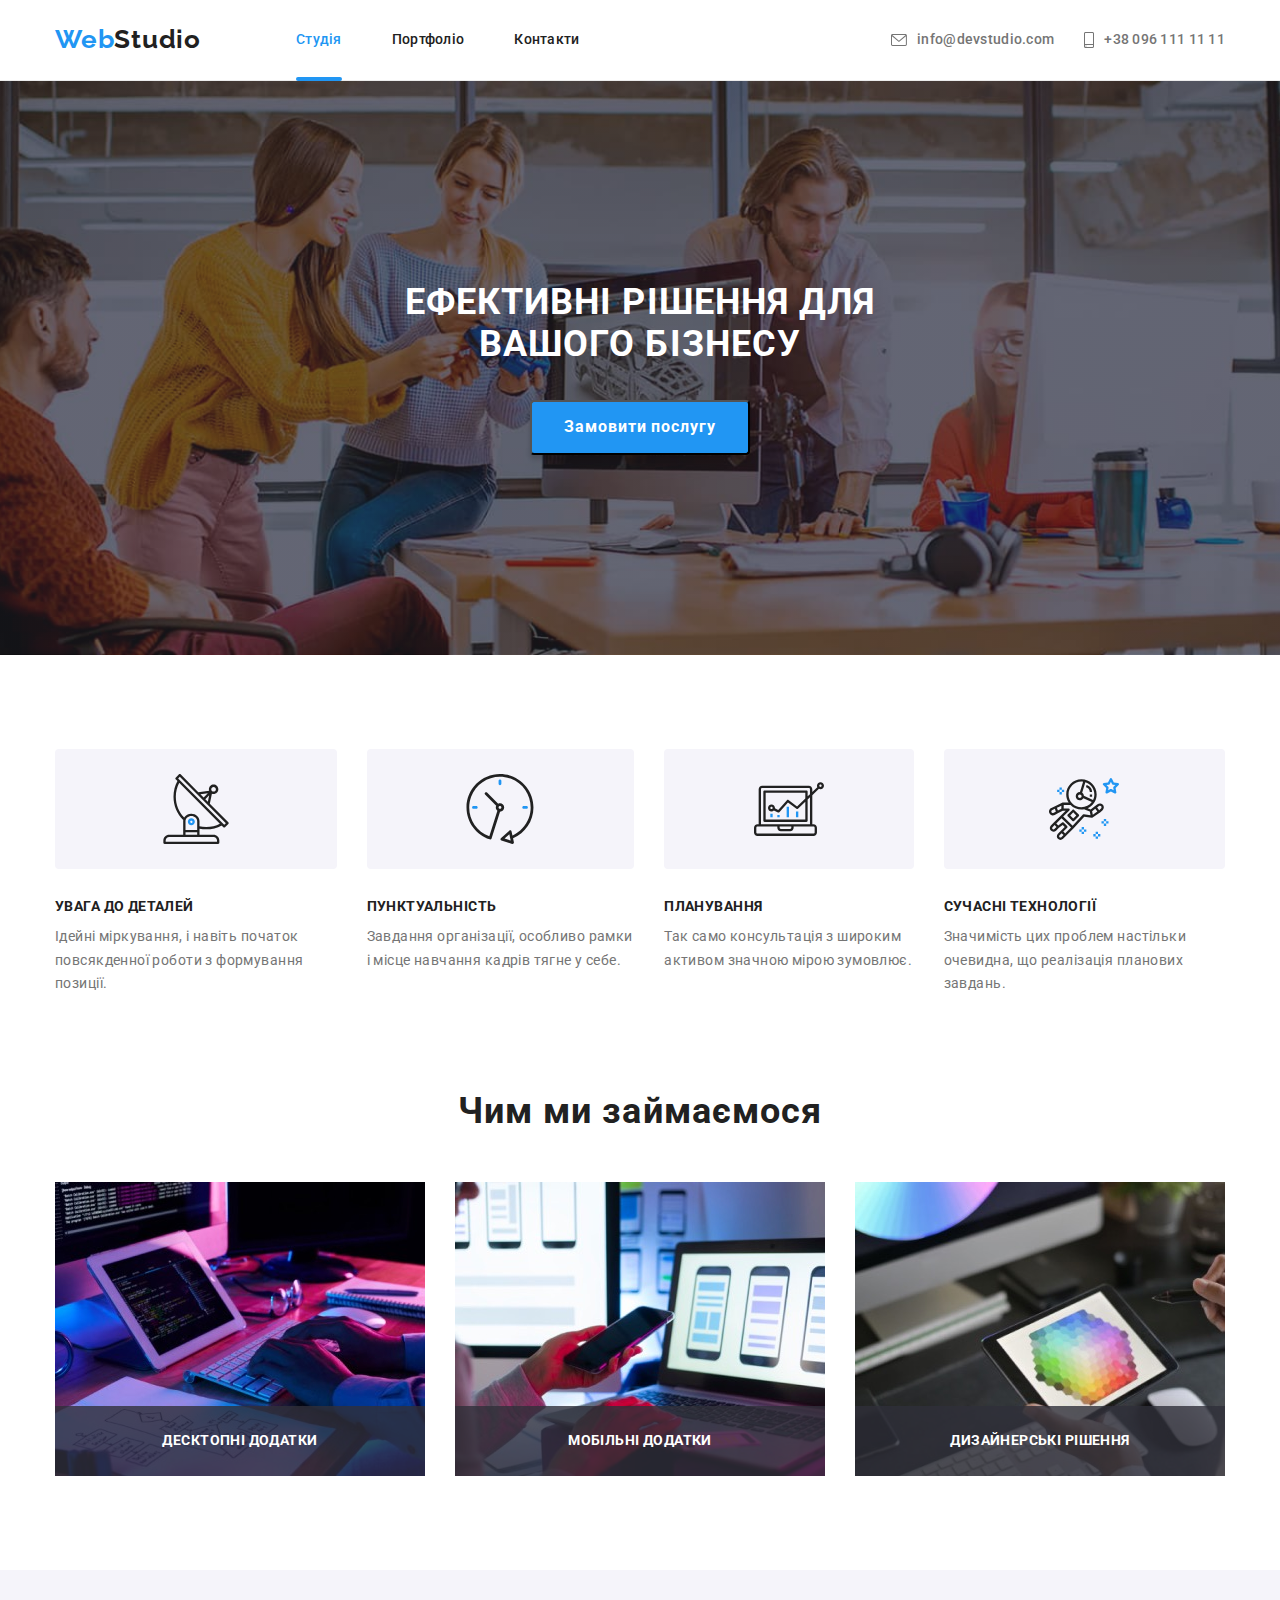
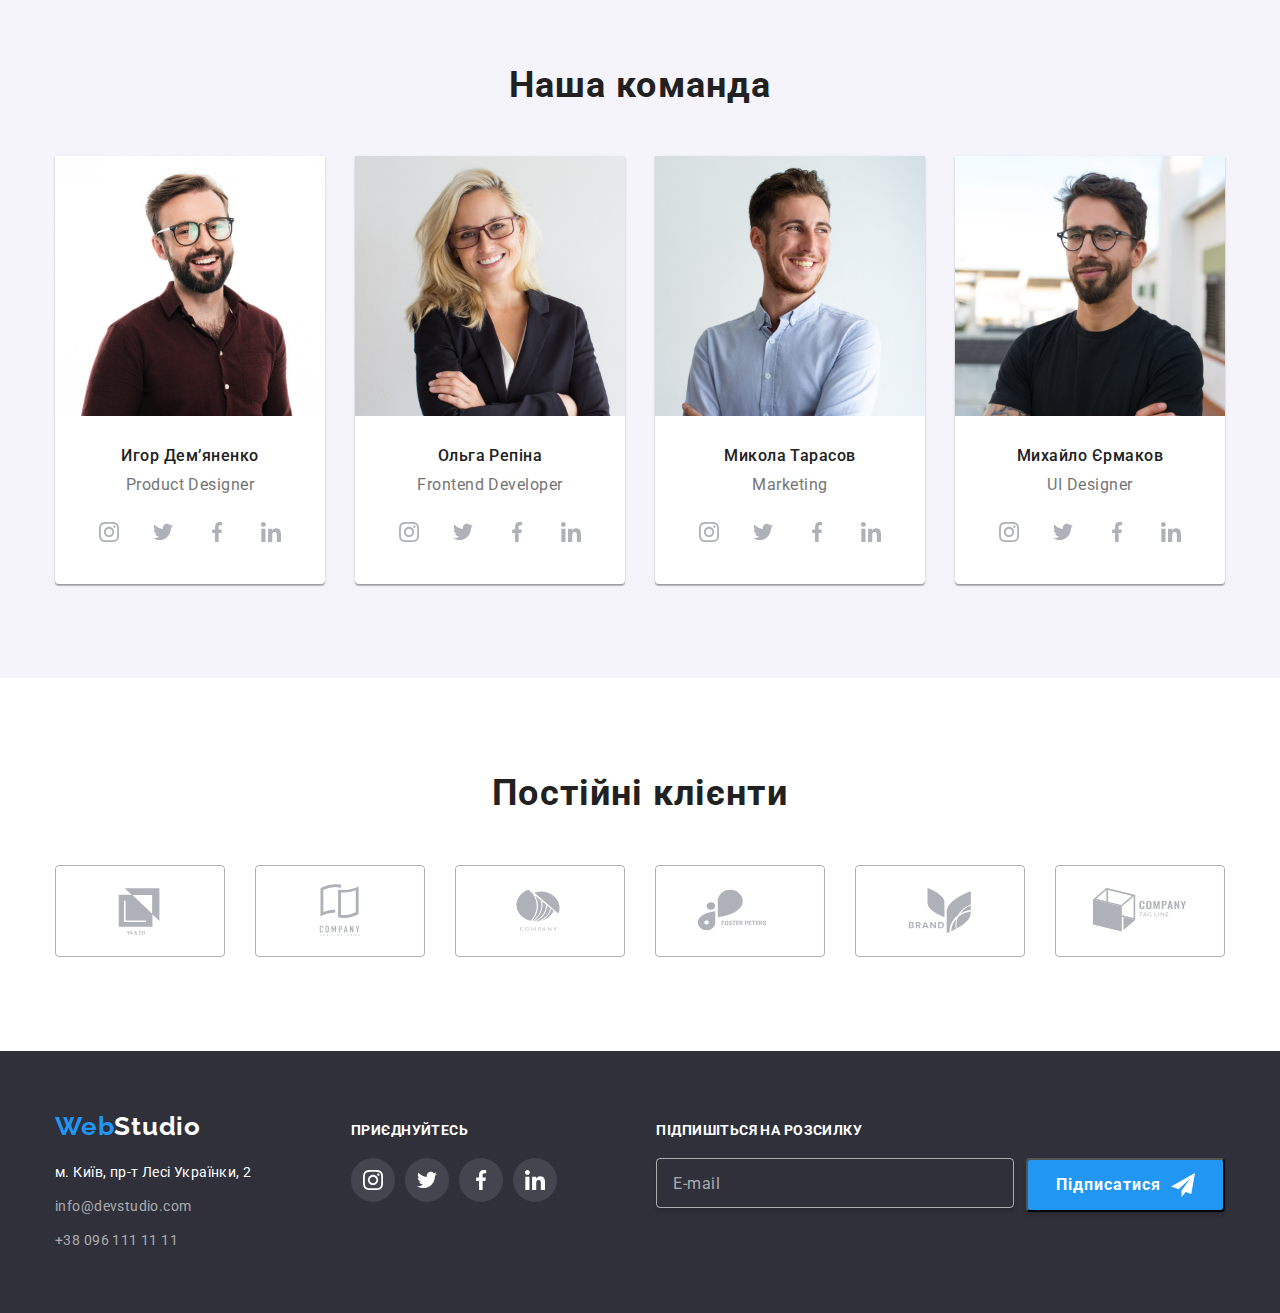
==== commit bf6b856e: "markup modal window" ====
--- a/index.html
+++ b/index.html
@@ -418,7 +418,7 @@
                     <h2 class="subscribe-title">Підпишіться на розсилку</h2>
                     <ul class="subscribe-form list">
                         <li class="subcribe-item">
-                            <input class="email-input" type="text" placeholder="E-mail" />
+                            <input class="email-input" name="user-email" type="email" placeholder="E-mail" />
                         </li>
                         <li class="subscribe-item">
                             <button class="btn-send" type="button">
@@ -435,15 +435,39 @@
     </footer>
     <div class="backdrop is-hidden" data-modal>
         <div class="modal">
+            <p class="modal-title">Залиште свої дані, ми вам передзвонимо</p>
             <button data-modal-close class="btn-close" type="button">
           <svg class="modal-icon" width="18" height="18">
             <use href="./images/icons.svg#icon-close-black"></use>
           </svg>
         </button>
-        </div>
+            <form class="modal-form">
+                <div class="modal-field">
+                    <label class="modal-label" for="user-name">Ім'я</label>
+                    <input type="text" class="modal-input" name="user-name" id="user-name" />
+                </div>
+                <div class="modal-field">
+                    <label class="modal-label" for="user-phone">Телефон</label>
+                    <input type="tel" class="modal-input" name="user-phone" id="user-phone" />
+                </div>
+                <div class="modal-field">
+                    <label class="modal-label" for="user-email">Пошта</label>
+                    <input type="email" class="modal-input" name="user-email" id="user-email" />
+                </div>
+
+                <div class="modal-field">
+                    <label class="modal-form" for="user-text">Коментар</label>
+                    <textarea name="user-text" id="user-text" placeholder="Введіть текст" class="modal-text"></textarea>
+                </div>
+                <input type="checkbox" name="add" id="cheese" value="cheese" />
+                <label for="tomatos">Погоджуюся з розсилкою та приймаю <span><a href="" class="term-contract">Умови договору</a></span></label
+          >
+
+          <button type="submit">Відправити</button>
+        </form>
+      </div>
     </div>
 
     <script src="./js/modal.js"></script>
-</body>
-
+  </body>
 </html>--- a/css/styles.css
+++ b/css/styles.css
@@ -214,6 +214,479 @@
     background-color: var(--btn-hover);
 }
 
+
+/* Features */
+
+.features-list {
+    display: flex;
+    gap: 30px;
+}
+
+.visually-hidden {
+    position: absolute;
+    width: 1px;
+    height: 1px;
+    margin: -1px;
+    border: 0;
+    padding: 0;
+    white-space: nowrap;
+    clip-path: inset(100%);
+    clip: rect(0 0 0 0);
+    overflow: hidden;
+}
+
+.icon-thumb {
+    display: flex;
+    justify-content: center;
+    align-items: center;
+    height: 120px;
+    margin-bottom: 30px;
+    background: #f5f4fa;
+    border-radius: 4px;
+}
+
+.features-list .title {
+    font-size: 14px;
+    font-weight: 700;
+    line-height: 1.14;
+    letter-spacing: 0.03em;
+    text-transform: uppercase;
+    margin-bottom: 10px;
+}
+
+.features-list .text {
+    font-weight: 400;
+    line-height: 1.7;
+    letter-spacing: 0.03em;
+    color: var(--second-color);
+}
+
+
+/* What we do */
+
+.work {
+    padding-top: 0;
+}
+
+.work-title {
+    margin-bottom: 50px;
+}
+
+.work-list {
+    display: flex;
+    justify-content: center;
+    gap: 30px;
+}
+
+.work-thumb {
+    position: relative;
+}
+
+.work-subtitle {
+    position: absolute;
+    padding: 27px 0;
+    font-weight: 700;
+    font-size: 14px;
+    line-height: 1.14;
+    text-align: center;
+    letter-spacing: 0.03em;
+    text-transform: uppercase;
+    color: var(--accent-color);
+    width: 100%;
+    height: 70px;
+    background: rgba(47, 48, 58, 0.8);
+    bottom: 0;
+}
+
+
+/* Our team */
+
+.our-team {
+    background-color: var(--portfolio-bcg-color);
+}
+
+.our-team-title {
+    margin-bottom: 50px;
+}
+
+.team-list {
+    display: flex;
+    gap: 30px;
+}
+
+.team-item {
+    /* margin-right: auto; */
+    background: var(--accent-color);
+    box-shadow: 0px 1px 3px rgba(0, 0, 0, 0.12), 0px 1px 1px rgba(0, 0, 0, 0.14), 0px 2px 1px rgba(0, 0, 0, 0.2);
+    border-radius: 0px 0px 4px 4px;
+}
+
+.work-title,
+.hero-title,
+.our-team-title,
+.clients-title {
+    font-weight: 700;
+    font-size: 36px;
+    line-height: 1.17;
+    text-align: center;
+    letter-spacing: 0.03em;
+}
+
+.team-wrap {
+    padding: 30px 32px;
+}
+
+.team-list .title {
+    font-weight: 500;
+    font-size: 16px;
+    line-height: 1.19;
+    text-align: center;
+    letter-spacing: 0.03em;
+    margin-bottom: 10px;
+}
+
+.team-list .text {
+    font-weight: 400;
+    font-size: 16px;
+    line-height: 1.19;
+    text-align: center;
+    letter-spacing: 0.03em;
+    color: var(--second-color);
+    margin-bottom: 16px;
+}
+
+.team-soc {
+    display: flex;
+    justify-content: center;
+    gap: 10px;
+}
+
+.team-soc-link {
+    width: 44px;
+    height: 44px;
+    border-radius: 50%;
+    background-color: var(--accent-color);
+    display: flex;
+    align-items: center;
+    justify-content: center;
+    color: var(--icon-social-color);
+    transition: background-color var(--timing-duration) var(--timing-function), color var(--timing-duration) var(--timing-function);
+}
+
+.team-soc-icon {
+    fill: currentColor;
+}
+
+.team-soc-link:hover {
+    background-color: var(--brand-color);
+    color: var(--accent-color);
+}
+
+
+/* Clients */
+
+.clients-list {
+    display: flex;
+    gap: 30px;
+    justify-content: center;
+    margin-top: 50px;
+}
+
+.clients-link {
+    width: 170px;
+    height: 92px;
+    border: 1px solid var(--icon-social-color);
+    border-radius: 4px;
+    color: var(--icon-social-color);
+    display: flex;
+    align-items: center;
+    justify-content: center;
+    transition: color var(--timing-duration) var(--timing-function), border var(--timing-duration) var(--timing-function);
+}
+
+.icon-client {
+    fill: currentColor;
+}
+
+.clients-link:hover,
+.client-link:focus {
+    color: var(--brand-color);
+    border: 1px solid var(--brand-color);
+}
+
+
+/* Footer */
+
+.footer {
+    padding: 60px 0;
+    background-color: var(--background);
+}
+
+.address {
+    font-style: normal;
+}
+
+.logo-footer {
+    font-family: "Raleway", sans-serif;
+    font-weight: 700;
+    font-size: 26px;
+    line-height: 1.19;
+    letter-spacing: 0.03em;
+    color: var(--brand-color);
+    padding: 0;
+}
+
+.logo-footer-span {
+    color: var(--accent-color);
+}
+
+.contacts {
+    margin-top: 20px;
+}
+
+.contacts .contacts-item {
+    margin-bottom: 10px;
+}
+
+.contacts .contacts-item:last-child {
+    margin-bottom: 0;
+}
+
+.post-address {
+    font-weight: 400;
+    line-height: 1.7;
+    letter-spacing: 0.03em;
+    color: var(--accent-color);
+    padding: 0;
+}
+
+.contact-item-link {
+    font-weight: 400;
+    line-height: 1.7;
+    letter-spacing: 0.03em;
+    color: var(--foot-color);
+    padding: 0;
+}
+
+.footer-soc-title,
+.subscribe-title {
+    font-weight: 700;
+    font-size: 14px;
+    line-height: 1.14;
+    letter-spacing: 0.03em;
+    text-transform: uppercase;
+    color: var(--accent-color);
+    margin-bottom: 20px;
+}
+
+.footer-soc {
+    display: flex;
+    gap: 10px;
+}
+
+.footer-soc-link {
+    width: 44px;
+    height: 44px;
+    border-radius: 50%;
+    background-color: rgba(255, 255, 255, 0.1);
+    display: flex;
+    align-items: center;
+    justify-content: center;
+    color: var(--accent-color);
+    transition: background-color var(--timing-duration) var(--timing-function);
+}
+
+.footer-soc-icon {
+    fill: currentColor;
+}
+
+.footer-soc-link:hover,
+.footer-soc-link:focus {
+    background-color: var(--brand-color);
+}
+
+.footer-soc-wrap {
+    margin-top: 12px;
+    /* margin-left: 70px; */
+}
+
+.footer-wrap {
+    display: flex;
+    justify-content: space-between;
+}
+
+.subscribe-wrap {
+    margin-top: 12px;
+}
+
+.subscribe-form {
+    display: flex;
+    gap: 12px;
+    margin-top: 20px;
+}
+
+.email-input {
+    width: 358px;
+    height: 50px;
+    border: 1px solid var(--foot-color);
+    box-shadow: 0px 4px 4px rgba(0, 0, 0, 0.15);
+    border-radius: 4px;
+    font-family: inherit;
+    font-style: normal;
+    font-weight: 400;
+    font-size: 16px;
+    line-height: 1.25;
+    letter-spacing: 0.03em;
+    color: var(--accent-color);
+    background-color: transparent;
+    display: flex;
+    align-items: center;
+    padding-left: 16px;
+}
+
+.email-input::placeholder {
+    color: var(--foot-color);
+}
+
+.btn-send {
+    background-color: var(--brand-color);
+    box-shadow: 0px 4px 4px rgba(0, 0, 0, 0.15);
+    border-radius: 4px;
+    font-family: inherit;
+    font-style: normal;
+    font-weight: 700;
+    font-size: 16px;
+    line-height: 1.875;
+    display: flex;
+    align-items: center;
+    text-align: center;
+    letter-spacing: 0.06em;
+    color: var(--accent-color);
+    padding: 10px 28px;
+    transition: background-color var(--timing-duration) var(--timing-function);
+}
+
+.btn-send-icon {
+    fill: currentColor;
+    margin-left: 10px;
+}
+
+.btn-send:hover,
+.btn-send:focus {
+    background-color: var(--btn-hover);
+}
+
+
+/* portfolio css */
+
+.filters {
+    display: flex;
+    justify-content: center;
+    margin-bottom: 46px;
+    gap: 8px;
+}
+
+.portfolio-btn {
+    color: var(--main-color);
+    background-color: var(--portfolio-bcg-color);
+    border-radius: 4px;
+    border-style: none;
+    font-family: inherit;
+    font-style: normal;
+    font-weight: 500;
+    font-size: 16px;
+    line-height: 1.6;
+    text-align: center;
+    letter-spacing: 0.03em;
+    cursor: pointer;
+    padding: 6px 22px;
+    transition: background-color var(--timing-duration) var(--timing-function), color var(--timing-duration) var(--timing-function), box-shadow var(--timing-duration) var(--timing-function);
+}
+
+.portfolio-btn:hover,
+.portfolio-btn:focus,
+.current-btn {
+    background-color: var(--brand-color);
+    color: var(--accent-color);
+    box-shadow: 0px 3px 1px rgba(0, 0, 0, 0.1), 0px 1px 2px rgba(0, 0, 0, 0.08), 0px 2px 2px rgba(0, 0, 0, 0.12);
+}
+
+.projects .title {
+    font-weight: 700;
+    font-size: 18px;
+    line-height: 2;
+    letter-spacing: 0.06em;
+    margin-bottom: 4px;
+    color: var(--main-color);
+}
+
+.projects .text {
+    font-weight: 400;
+    font-size: 16px;
+    line-height: 1.9;
+    letter-spacing: 0.03em;
+    color: var(--second-color);
+}
+
+.projects {
+    display: flex;
+    flex-wrap: wrap;
+    gap: 30px;
+}
+
+.projects-item {
+    width: calc((100% - 60px) / 3);
+}
+
+.project-card {
+    position: relative;
+    overflow: hidden;
+}
+
+.project-text {
+    display: flex;
+    align-items: center;
+    top: 0;
+    left: 0;
+    position: absolute;
+    font-weight: 400;
+    font-size: 18px;
+    line-height: 2;
+    letter-spacing: 0.03em;
+    padding: 63px 24px;
+    color: var(--accent-color);
+    background-color: var(--overflow-color);
+    width: 100%;
+    height: 100%;
+    transform: translateY(100%);
+    transition: transform var(--timing-duration) var(--timing-function);
+}
+
+.item-wrap {
+    border-bottom: 1px solid #eeeeee;
+    border-left: 1px solid #eeeeee;
+    border-right: 1px solid #eeeeee;
+    padding: 20px 24px;
+}
+
+.project-link {
+    display: block;
+    padding: 0;
+    transition: box-shadow var(--timing-duration) var(--timing-function);
+}
+
+.project-link:hover,
+.project-link:focus {
+    box-shadow: 0px 1px 1px rgba(0, 0, 0, 0.12), 0px 4px 4px rgba(0, 0, 0, 0.06), 1px 4px 6px rgba(0, 0, 0, 0.16);
+}
+
+.projects-item:hover .project-text {
+    transform: translateY(0%);
+}
+
+
+/* Modal */
+
 .backdrop {
     position: fixed;
     top: 0;
@@ -246,6 +719,7 @@
     border-radius: 4px;
     transform: translate(-50%, -50%) scale(1);
     transition: transform var(--timing-duration) var(--timing-function);
+    padding: 40px;
 }
 
 .btn-close {
@@ -259,478 +733,4 @@
     border-radius: 50%;
     background: var(--accent-color);
     border: 1px solid rgba(0, 0, 0, 0.1);
-}
-
-
-/* Features */
-
-.features-list {
-    display: flex;
-    gap: 30px;
-}
-
-.visually-hidden {
-    position: absolute;
-    width: 1px;
-    height: 1px;
-    margin: -1px;
-    border: 0;
-    padding: 0;
-    white-space: nowrap;
-    clip-path: inset(100%);
-    clip: rect(0 0 0 0);
-    overflow: hidden;
-}
-
-.icon-thumb {
-    display: flex;
-    justify-content: center;
-    align-items: center;
-    height: 120px;
-    margin-bottom: 30px;
-    background: #f5f4fa;
-    border-radius: 4px;
-}
-
-.features-list .title {
-    font-size: 14px;
-    font-weight: 700;
-    line-height: 1.14;
-    letter-spacing: 0.03em;
-    text-transform: uppercase;
-    margin-bottom: 10px;
-}
-
-.features-list .text {
-    font-weight: 400;
-    line-height: 1.7;
-    letter-spacing: 0.03em;
-    color: var(--second-color);
-}
-
-
-/* What we do */
-
-.work {
-    padding-top: 0;
-}
-
-.work-title {
-    margin-bottom: 50px;
-}
-
-.work-list {
-    display: flex;
-    justify-content: center;
-    gap: 30px;
-}
-
-.work-thumb {
-    position: relative;
-}
-
-.work-subtitle {
-    position: absolute;
-    padding: 27px 0;
-    font-weight: 700;
-    font-size: 14px;
-    line-height: 1.14;
-    text-align: center;
-    letter-spacing: 0.03em;
-    text-transform: uppercase;
-    color: var(--accent-color);
-    width: 100%;
-    height: 70px;
-    background: rgba(47, 48, 58, 0.8);
-    bottom: 0;
-}
-
-
-/* Our team */
-
-.our-team {
-    background-color: var(--portfolio-bcg-color);
-}
-
-.our-team-title {
-    margin-bottom: 50px;
-}
-
-.team-list {
-    display: flex;
-    gap: 30px;
-}
-
-.team-item {
-    /* margin-right: auto; */
-    background: #ffffff;
-    box-shadow: 0px 1px 3px rgba(0, 0, 0, 0.12), 0px 1px 1px rgba(0, 0, 0, 0.14), 0px 2px 1px rgba(0, 0, 0, 0.2);
-    border-radius: 0px 0px 4px 4px;
-}
-
-.work-title,
-.hero-title,
-.our-team-title,
-.clients-title {
-    font-weight: 700;
-    font-size: 36px;
-    line-height: 1.17;
-    text-align: center;
-    letter-spacing: 0.03em;
-}
-
-.team-wrap {
-    padding: 30px 32px;
-}
-
-.team-list .title {
-    font-weight: 500;
-    font-size: 16px;
-    line-height: 1.19;
-    text-align: center;
-    letter-spacing: 0.03em;
-    margin-bottom: 10px;
-}
-
-.team-list .text {
-    font-weight: 400;
-    font-size: 16px;
-    line-height: 1.19;
-    text-align: center;
-    letter-spacing: 0.03em;
-    color: var(--second-color);
-    margin-bottom: 16px;
-}
-
-.team-soc {
-    display: flex;
-    justify-content: center;
-    gap: 10px;
-}
-
-.team-soc-link {
-    width: 44px;
-    height: 44px;
-    border-radius: 50%;
-    background-color: var(--accent-color);
-    display: flex;
-    align-items: center;
-    justify-content: center;
-    color: var(--icon-social-color);
-    transition: background-color var(--timing-duration) var(--timing-function), color var(--timing-duration) var(--timing-function);
-}
-
-.team-soc-icon {
-    fill: currentColor;
-}
-
-.team-soc-link:hover {
-    background-color: var(--brand-color);
-    color: var(--accent-color);
-}
-
-
-/* Clients */
-
-.clients-list {
-    display: flex;
-    gap: 30px;
-    justify-content: center;
-    margin-top: 50px;
-}
-
-.clients-link {
-    width: 170px;
-    height: 92px;
-    border: 1px solid var(--icon-social-color);
-    border-radius: 4px;
-    color: var(--icon-social-color);
-    display: flex;
-    align-items: center;
-    justify-content: center;
-    transition: color var(--timing-duration) var(--timing-function), border var(--timing-duration) var(--timing-function);
-}
-
-.icon-client {
-    fill: currentColor;
-}
-
-.clients-link:hover,
-.client-link:focus {
-    color: var(--brand-color);
-    border: 1px solid var(--brand-color);
-}
-
-
-/* Footer */
-
-.footer {
-    padding: 60px 0;
-    background-color: var(--background);
-}
-
-.address {
-    font-style: normal;
-}
-
-.logo-footer {
-    font-family: "Raleway", sans-serif;
-    font-weight: 700;
-    font-size: 26px;
-    line-height: 1.19;
-    letter-spacing: 0.03em;
-    color: var(--brand-color);
-    padding: 0;
-}
-
-.logo-footer-span {
-    color: var(--accent-color);
-}
-
-.contacts {
-    margin-top: 20px;
-}
-
-.contacts .contacts-item {
-    margin-bottom: 10px;
-}
-
-.contacts .contacts-item:last-child {
-    margin-bottom: 0;
-}
-
-.post-address {
-    font-weight: 400;
-    line-height: 1.7;
-    letter-spacing: 0.03em;
-    color: var(--accent-color);
-    padding: 0;
-}
-
-.contact-item-link {
-    font-weight: 400;
-    line-height: 1.7;
-    letter-spacing: 0.03em;
-    color: var(--foot-color);
-    padding: 0;
-}
-
-.footer-soc-title,
-.subscribe-title {
-    font-weight: 700;
-    font-size: 14px;
-    line-height: 1.14;
-    letter-spacing: 0.03em;
-    text-transform: uppercase;
-    color: var(--accent-color);
-    margin-bottom: 20px;
-}
-
-.footer-soc {
-    display: flex;
-    gap: 10px;
-}
-
-.footer-soc-link {
-    width: 44px;
-    height: 44px;
-    border-radius: 50%;
-    background-color: rgba(255, 255, 255, 0.1);
-    display: flex;
-    align-items: center;
-    justify-content: center;
-    color: var(--accent-color);
-    transition: background-color var(--timing-duration) var(--timing-function);
-}
-
-.footer-soc-icon {
-    fill: currentColor;
-}
-
-.footer-soc-link:hover,
-.footer-soc-link:focus {
-    background-color: var(--brand-color);
-}
-
-.footer-soc-wrap {
-    margin-top: 12px;
-}
-
-.footer-wrap {
-    display: flex;
-    gap: 70px;
-}
-
-.subscribe-wrap {
-    margin-top: 12px;
-}
-
-.subscribe-form {
-    display: flex;
-    gap: 12px;
-    margin-top: 20px;
-}
-
-.email-input {
-    width: 358px;
-    height: 50px;
-    border: 1px solid rgba(255, 255, 255, 0.3);
-    filter: drop-shadow(0px 4px 4px rgba(0, 0, 0, 0.15));
-    border-radius: 4px;
-    font-family: inherit;
-    font-style: normal;
-    font-weight: 400;
-    font-size: 16px;
-    line-height: 1.25;
-    letter-spacing: 0.03em;
-    color: rgba(255, 255, 255, 0.6);
-    background-color: transparent;
-    display: flex;
-    align-items: center;
-    padding-left: 16px;
-}
-
-
-/* .email-input :active {
-    border: 1px solid rgba(33, 150, 243, 0);
-    filter: drop-shadow(0px 4px 4px rgba(0, 0, 0, 0.15));
-    border-radius: 4px;
-} */
-
-.btn-send {
-    background-color: var(--brand-color);
-    box-shadow: 0px 4px 4px rgba(0, 0, 0, 0.15);
-    border-radius: 4px;
-    font-family: inherit;
-    font-style: normal;
-    font-weight: 700;
-    font-size: 16px;
-    line-height: 1.875;
-    display: flex;
-    align-items: center;
-    text-align: center;
-    letter-spacing: 0.06em;
-    color: var(--accent-color);
-    padding: 10px 28px;
-    transition: background-color var(--timing-duration) var(--timing-function);
-}
-
-.btn-send-icon {
-    fill: currentColor;
-    margin-left: 10px;
-}
-
-.btn-send:hover,
-.btn-send:focus {
-    background-color: var(--btn-hover);
-    box-shadow: 0px 4px 4px rgba(0, 0, 0, 0.15);
-    border-radius: 4px;
-}
-
-
-/* portfolio css */
-
-.filters {
-    display: flex;
-    justify-content: center;
-    margin-bottom: 46px;
-    gap: 8px;
-}
-
-.portfolio-btn {
-    color: var(--main-color);
-    background-color: var(--portfolio-bcg-color);
-    border-radius: 4px;
-    border-style: none;
-    font-family: inherit;
-    font-style: normal;
-    font-weight: 500;
-    font-size: 16px;
-    line-height: 1.6;
-    text-align: center;
-    letter-spacing: 0.03em;
-    cursor: pointer;
-    padding: 6px 22px;
-    transition: background-color var(--timing-duration) var(--timing-function), color var(--timing-duration) var(--timing-function), box-shadow var(--timing-duration) var(--timing-function);
-}
-
-.portfolio-btn:hover,
-.portfolio-btn:focus,
-.current-btn {
-    background-color: var(--brand-color);
-    color: var(--accent-color);
-    box-shadow: 0px 3px 1px rgba(0, 0, 0, 0.1), 0px 1px 2px rgba(0, 0, 0, 0.08), 0px 2px 2px rgba(0, 0, 0, 0.12);
-}
-
-.projects .title {
-    font-weight: 700;
-    font-size: 18px;
-    line-height: 2;
-    letter-spacing: 0.06em;
-    margin-bottom: 4px;
-    color: var(--main-color);
-}
-
-.projects .text {
-    font-weight: 400;
-    font-size: 16px;
-    line-height: 1.9;
-    letter-spacing: 0.03em;
-    color: var(--second-color);
-}
-
-.projects {
-    display: flex;
-    flex-wrap: wrap;
-    gap: 30px;
-}
-
-.projects-item {
-    width: calc((100% - 60px) / 3);
-}
-
-.project-card {
-    position: relative;
-    overflow: hidden;
-}
-
-.project-text {
-    display: flex;
-    align-items: center;
-    top: 0;
-    left: 0;
-    position: absolute;
-    font-weight: 400;
-    font-size: 18px;
-    line-height: 2;
-    letter-spacing: 0.03em;
-    padding: 63px 24px;
-    color: var(--accent-color);
-    background-color: var(--overflow-color);
-    width: 100%;
-    height: 100%;
-    transform: translateY(100%);
-    transition: transform var(--timing-duration) var(--timing-function);
-}
-
-.item-wrap {
-    border-bottom: 1px solid #eeeeee;
-    border-left: 1px solid #eeeeee;
-    border-right: 1px solid #eeeeee;
-    padding: 20px 24px;
-}
-
-.project-link {
-    display: block;
-    padding: 0;
-    transition: box-shadow var(--timing-duration) var(--timing-function);
-}
-
-.project-link:hover,
-.project-link:focus {
-    box-shadow: 0px 1px 1px rgba(0, 0, 0, 0.12), 0px 4px 4px rgba(0, 0, 0, 0.06), 1px 4px 6px rgba(0, 0, 0, 0.16);
-}
-
-.projects-item:hover .project-text {
-    transform: translateY(0%);
 }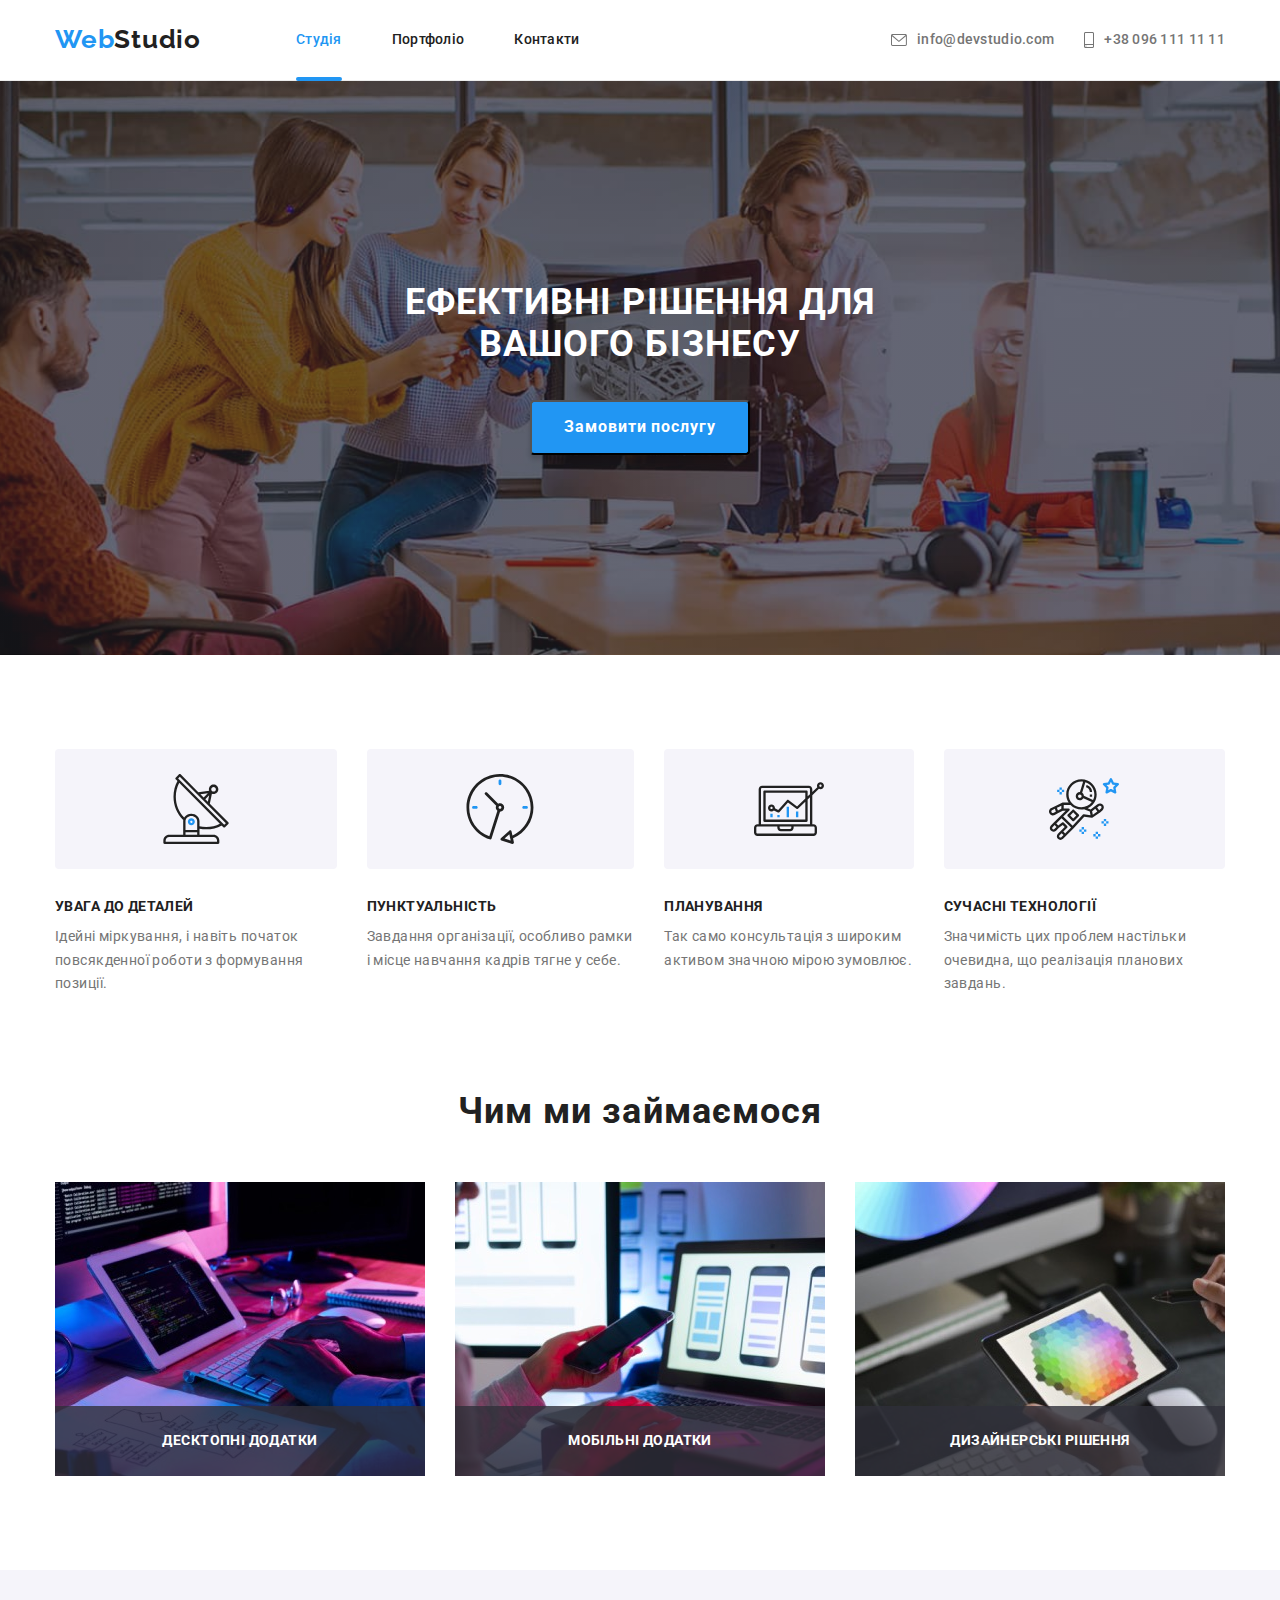
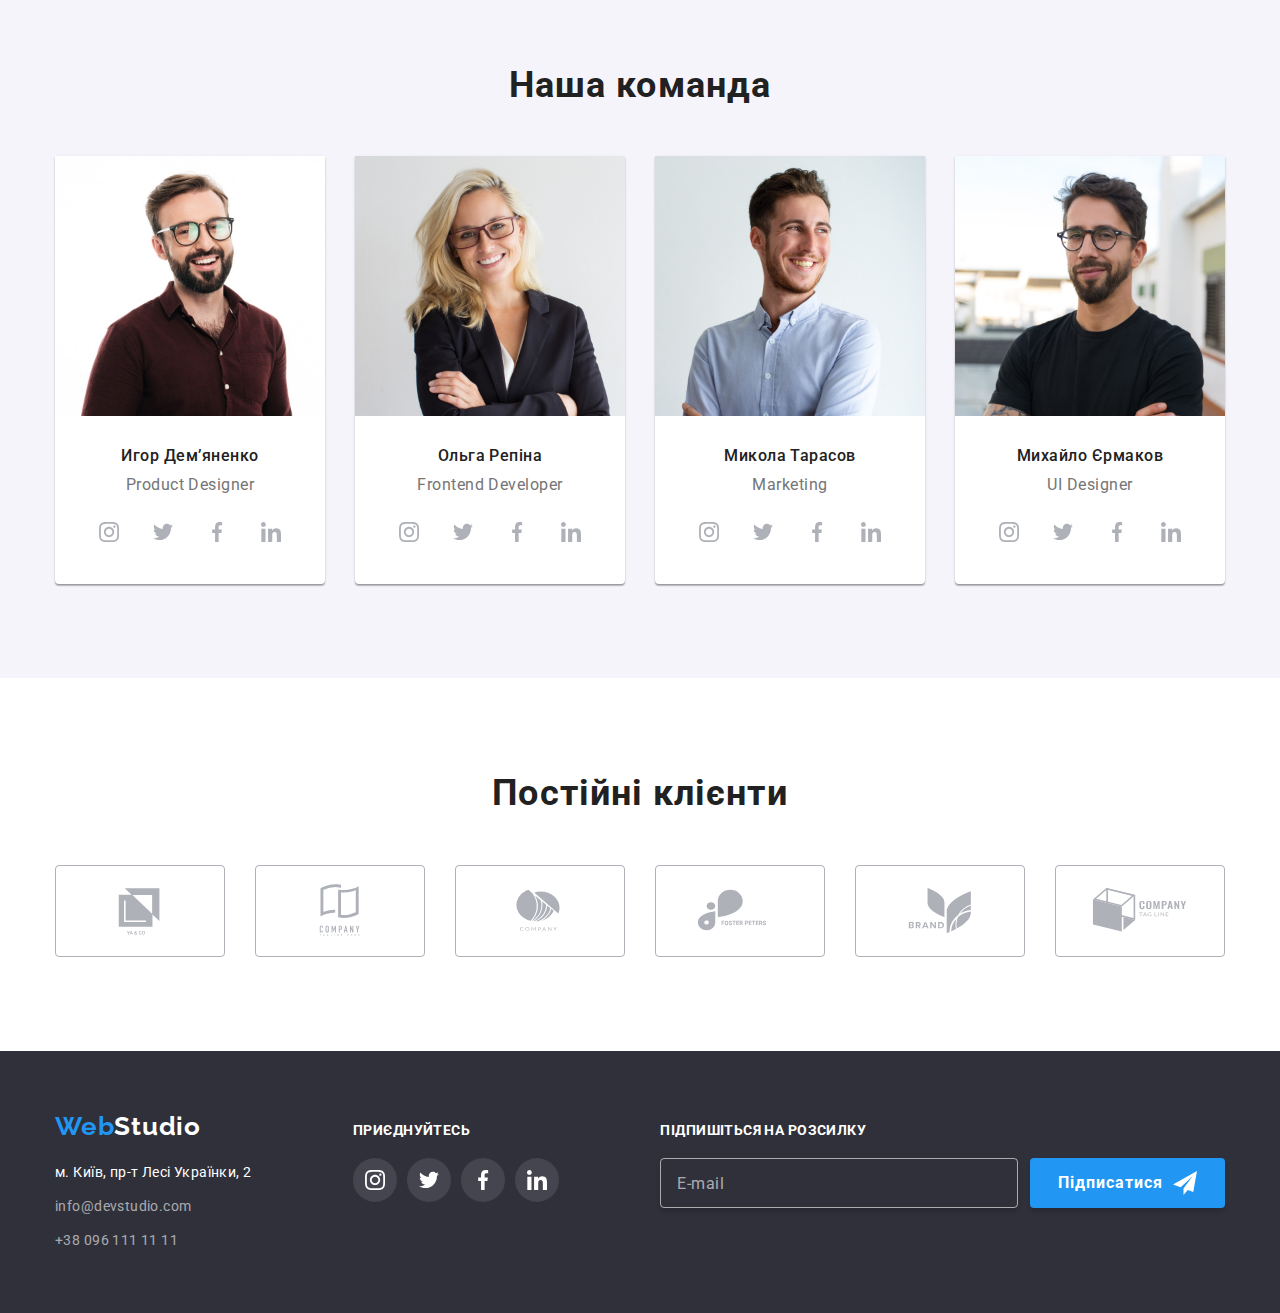
==== commit b0f17342: "correct mistakes" ====
--- a/index.html
+++ b/index.html
@@ -416,19 +416,15 @@
                 </div>
                 <div class="subscribe-wrap">
                     <h2 class="subscribe-title">Підпишіться на розсилку</h2>
-                    <ul class="subscribe-form list">
-                        <li class="subcribe-item">
-                            <input class="email-input" name="user-email" type="email" placeholder="E-mail" />
-                        </li>
-                        <li class="subscribe-item">
-                            <button class="btn-send" type="button">
-                  Підписатися
-                  <svg class="btn-send-icon" width="24" height="24">
-                    <use href="./images/icons.svg#icon-icon-send"></use>
-                  </svg>
-                </button>
-                        </li>
-                    </ul>
+                    <form class="subscribe-form">
+                        <input class="email-input" name="user-email" type="email" placeholder="E-mail" />
+                        <button class="btn-send" type="submit">
+                Підписатися
+                <svg class="btn-send-icon" width="24" height="24">
+                  <use href="./images/icons.svg#icon-icon-send"></use>
+                </svg>
+              </button>
+                    </form>
                 </div>
             </div>
         </div>
@@ -436,38 +432,65 @@
     <div class="backdrop is-hidden" data-modal>
         <div class="modal">
             <p class="modal-title">Залиште свої дані, ми вам передзвонимо</p>
-            <button data-modal-close class="btn-close" type="button">
-          <svg class="modal-icon" width="18" height="18">
-            <use href="./images/icons.svg#icon-close-black"></use>
-          </svg>
-        </button>
+            <div class="btn-close-wrap">
+                <button data-modal-close class="btn-close" type="button">
+            <svg class="modal-icon-close" width="11" height="11">
+              <use href="./images/icons.svg#icon-close-black"></use>
+            </svg>
+          </button>
+            </div>
+
             <form class="modal-form">
                 <div class="modal-field">
                     <label class="modal-label" for="user-name">Ім'я</label>
-                    <input type="text" class="modal-input" name="user-name" id="user-name" />
+                    <div class="input-wrap">
+                        <input type="text" class="modal-input" name="user-name" id="user-name" />
+                        <svg class="modal-icon" width="18" height="18">
+                <use href="./images/icons.svg#icon-user-name"></use>
+              </svg>
+                    </div>
                 </div>
                 <div class="modal-field">
                     <label class="modal-label" for="user-phone">Телефон</label>
-                    <input type="tel" class="modal-input" name="user-phone" id="user-phone" />
+                    <div class="input-wrap">
+                        <input type="tel" class="modal-input" name="user-phone" id="user-phone" />
+                        <svg class="modal-icon" width="18" height="18">
+                <use href="./images/icons.svg#icon-user-phone"></use>
+              </svg>
+                    </div>
                 </div>
                 <div class="modal-field">
                     <label class="modal-label" for="user-email">Пошта</label>
-                    <input type="email" class="modal-input" name="user-email" id="user-email" />
-                </div>
-
-                <div class="modal-field">
-                    <label class="modal-form" for="user-text">Коментар</label>
+                    <div class="input-wrap">
+                        <input type="email" class="modal-input" name="user-email" id="user-email" />
+                        <svg class="modal-icon" width="18" height="18">
+                <use href="./images/icons.svg#icon-user-mail"></use>
+              </svg>
+                    </div>
+                </div>
+                <div class="modal-field-text">
+                    <label class="modal-label" for="user-text">Коментар</label>
                     <textarea name="user-text" id="user-text" placeholder="Введіть текст" class="modal-text"></textarea>
                 </div>
-                <input type="checkbox" name="add" id="cheese" value="cheese" />
-                <label for="tomatos">Погоджуюся з розсилкою та приймаю <span><a href="" class="term-contract">Умови договору</a></span></label
-          >
-
-          <button type="submit">Відправити</button>
-        </form>
-      </div>
+                <div class="modal-field-check">
+                    <input class="modal-check visually-hidden" type="checkbox" name="policy" id="policy" value="true" />
+                    <label for="policy" class="check-text">
+              <span>
+                <svg class="check-icon" width="13" height="10">
+                  <use href="./images/icons.svg#icon-check"></use>
+                </svg>
+              </span>
+              Погоджуюся з розсилкою та приймаю<a href="" class="policy-agreement">Умови договору</a>
+            </label>
+                </div>
+                <div class="btn-wrap">
+                    <button class="btn-modal" type="submit">Відправити</button>
+                </div>
+            </form>
+        </div>
     </div>
 
     <script src="./js/modal.js"></script>
-  </body>
+</body>
+
 </html>--- a/css/styles.css
+++ b/css/styles.css
@@ -241,7 +241,7 @@
     align-items: center;
     height: 120px;
     margin-bottom: 30px;
-    background: #f5f4fa;
+    background: var(--portfolio-bcg-color);
     border-radius: 4px;
 }
 
@@ -422,6 +422,9 @@
     background-color: var(--background);
 }
 
+
+/* Address */
+
 .address {
     font-style: normal;
 }
@@ -478,6 +481,9 @@
     color: var(--accent-color);
     margin-bottom: 20px;
 }
+
+
+/* Social contacts */
 
 .footer-soc {
     display: flex;
@@ -514,6 +520,9 @@
     display: flex;
     justify-content: space-between;
 }
+
+
+/* Subscribe */
 
 .subscribe-wrap {
     margin-top: 12px;
@@ -548,10 +557,16 @@
     color: var(--foot-color);
 }
 
+.email-input:focus {
+    outline: none;
+    border: 1px solid var(--overflow-color);
+}
+
 .btn-send {
     background-color: var(--brand-color);
     box-shadow: 0px 4px 4px rgba(0, 0, 0, 0.15);
     border-radius: 4px;
+    border: none;
     font-family: inherit;
     font-style: normal;
     font-weight: 700;
@@ -685,7 +700,10 @@
 }
 
 
-/* Modal */
+/* Modal & backdrop */
+
+
+/* Backdrop */
 
 .backdrop {
     position: fixed;
@@ -707,6 +725,9 @@
 .backdrop.is-hidden .modal {
     transform: translate(-50%, -50%) scale(0);
 }
+
+
+/* Modal window */
 
 .modal {
     position: absolute;
@@ -722,15 +743,202 @@
     padding: 40px;
 }
 
+
+/* Button close modal */
+
+.btn-close-wrap {
+    position: absolute;
+    right: 8px;
+    top: 8px;
+}
+
 .btn-close {
-    position: absolute;
-    display: flex;
+    display: flex;
+    justify-content: center;
     align-items: center;
     width: 30px;
     height: 30px;
-    right: 8px;
-    top: 8px;
     border-radius: 50%;
     background: var(--accent-color);
     border: 1px solid rgba(0, 0, 0, 0.1);
+    transition: color var(--timing-duration) var(--timing-function);
+}
+
+.btn-close:hover,
+.btn-close:focus {
+    color: var(--btn-hover);
+}
+
+
+/* Modal Form */
+
+.modal-icon-close {
+    fill: currentColor;
+}
+
+.modal-title {
+    font-weight: 700;
+    font-size: 20px;
+    line-height: 1.15;
+    text-align: center;
+    letter-spacing: 0.03em;
+    margin-bottom: 30px;
+}
+
+.modal-form {
+    width: 448px;
+}
+
+.modal-field {
+    margin-bottom: 10px;
+}
+
+.modal-label {
+    font-weight: 400;
+    font-size: 12px;
+    line-height: 1.17;
+    letter-spacing: 0.01em;
+    color: var(--second-color);
+    display: block;
+    margin-bottom: 4px;
+}
+
+.modal-input {
+    width: 100%;
+    height: 40px;
+    border: 1px solid rgba(33, 33, 33, 0.2);
+    border-radius: 4px;
+    padding-left: 42px;
+    background-color: transparent;
+    transition: border var(--timing-duration) var(--timing-function);
+}
+
+.modal-input:focus,
+.modal-text:focus {
+    border: 1px solid var(--overflow-color);
+    outline: transparent;
+}
+
+.input-wrap {
+    position: relative;
+}
+
+.modal-icon {
+    position: absolute;
+    top: 50%;
+    left: 15px;
+    transform: translateY(-50%);
+    transition: fill var(--timing-duration) var(--timing-function);
+}
+
+.modal-field-text {
+    margin-bottom: 20px;
+}
+
+.modal-text {
+    width: 100%;
+    height: 120px;
+    border: 1px solid rgba(33, 33, 33, 0.2);
+    border-radius: 4px;
+    padding: 12px 16px;
+    resize: none;
+}
+
+.modal-text::placeholder {
+    font-weight: 400;
+    font-size: 12px;
+    line-height: 14px;
+    letter-spacing: 0.01em;
+    color: rgba(117, 117, 117, 0.5);
+}
+
+.modal-input:focus~.modal-icon {
+    fill: var(--overflow-color);
+}
+
+.modal-field-check {
+    margin-bottom: 30px;
+}
+
+
+/* Checkbox */
+
+.check-text {
+    display: flex;
+    align-items: center;
+    justify-content: center;
+    font-weight: 400;
+    font-size: 14px;
+    line-height: 1.7;
+    letter-spacing: 0.03em;
+    color: var(--second-color);
+}
+
+.check-text span {
+    width: 16px;
+    height: 15px;
+    border: 2px solid var(--main-color);
+    border-radius: 2px;
+    margin-right: 10px;
+    display: flex;
+    align-items: center;
+    justify-content: center;
+    transition: background-color var(--timing-duration) var(--timing-function);
+    transition: border-color var(--timing-duration) var(--timing-function);
+}
+
+.check-icon {
+    fill: transparent;
+    transition: fill var(--timing-duration) var(--timing-function);
+}
+
+.modal-check:checked+.check-text span {
+    background-color: var(--brand-color);
+    border: none;
+}
+
+.modal-check:focus+.check-text span {
+    border-color: var(--main-color);
+}
+
+.modal-check:checked+.check-text .check-icon {
+    fill: var(--accent-color);
+}
+
+.policy-agreement {
+    color: var(--overflow-color);
+    font-weight: 400;
+    font-size: 14px;
+    line-height: 1.7;
+    letter-spacing: 0.03em;
+}
+
+
+/* Button modal submit */
+
+.btn-modal {
+    background: var(--brand-color);
+    box-shadow: 0px 4px 4px rgba(0, 0, 0, 0.15);
+    border-radius: 4px;
+    font-family: inherit;
+    font-style: normal;
+    font-weight: 700;
+    font-size: 16px;
+    line-height: 1.875;
+    letter-spacing: 0.06em;
+    color: var(--accent-color);
+    padding: 10px 52px;
+    border: none;
+    transition: background-color var(--timing-duration) var(--timing-function);
+}
+
+.btn-modal:hover,
+.btn-modal:focus {
+    background-color: var(--btn-hover);
+}
+
+.btn-wrap {
+    display: flex;
+    justify-content: center;
+    align-items: center;
 }